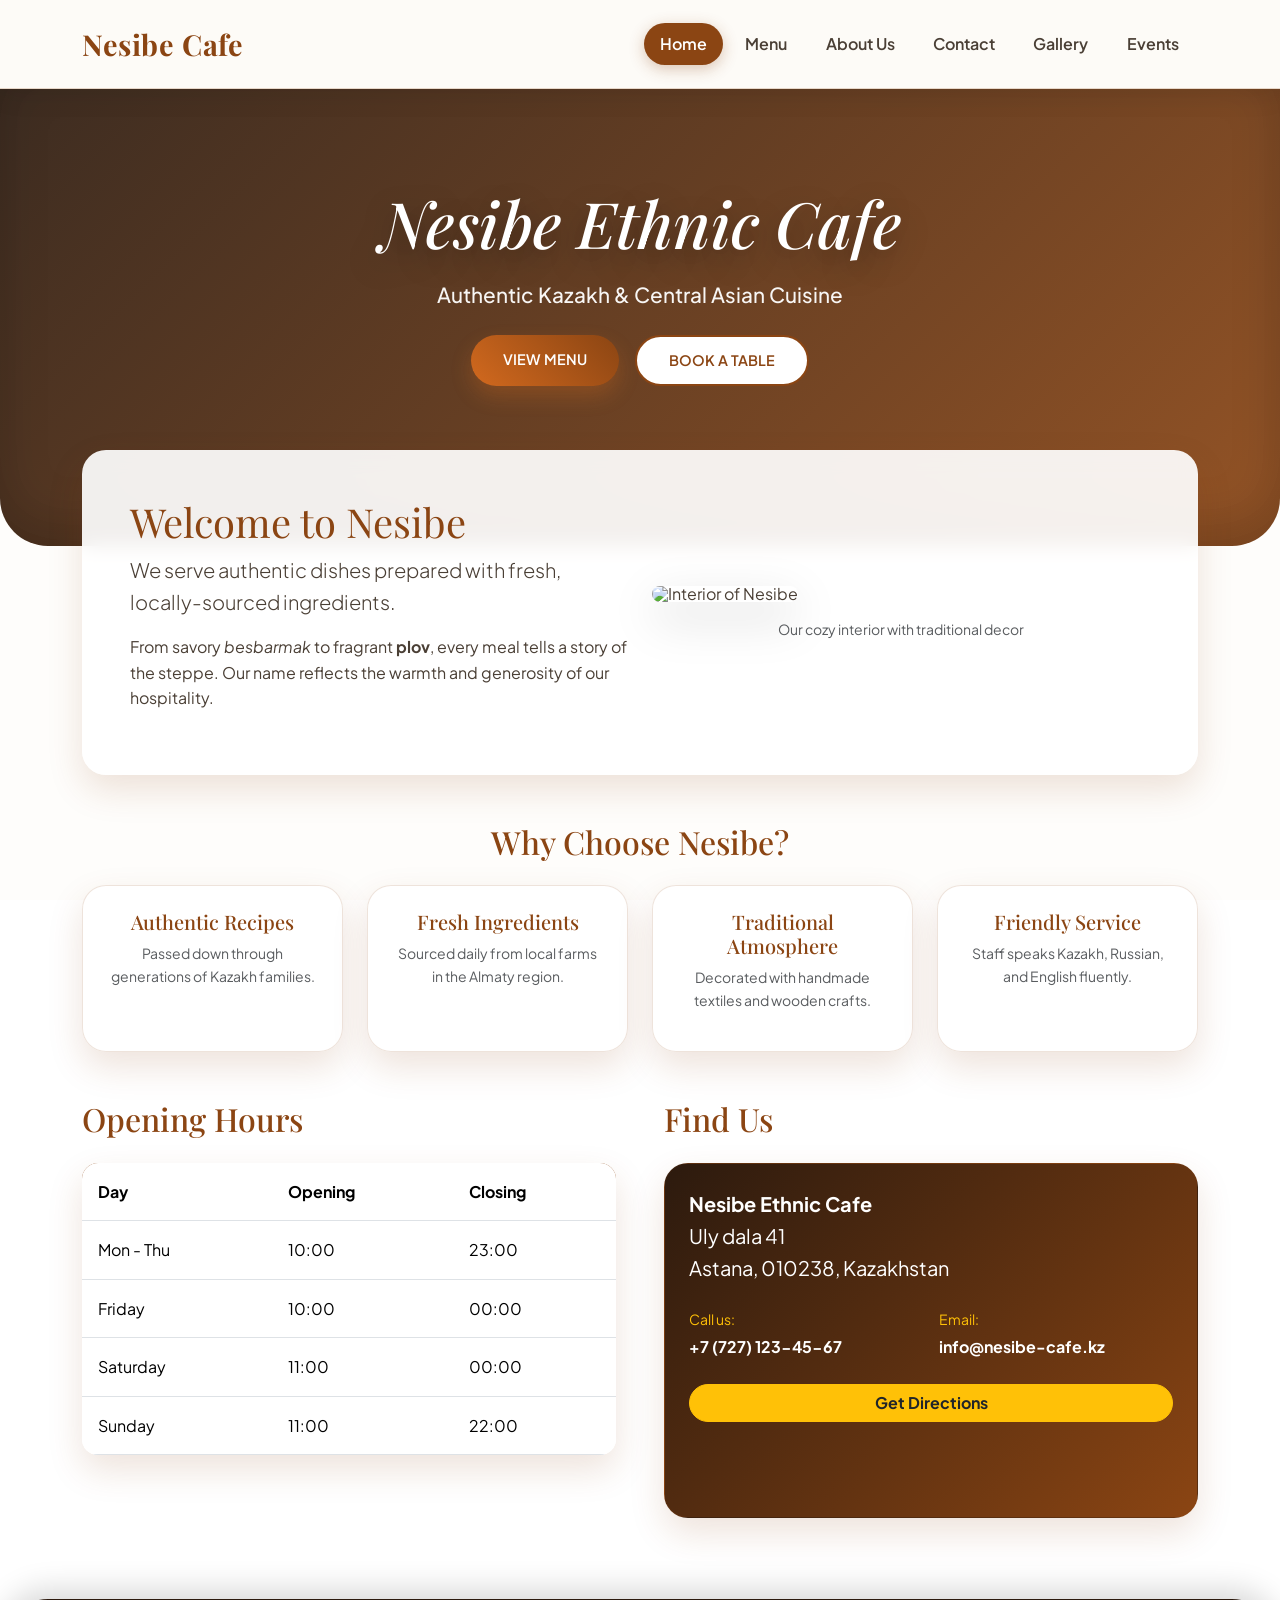
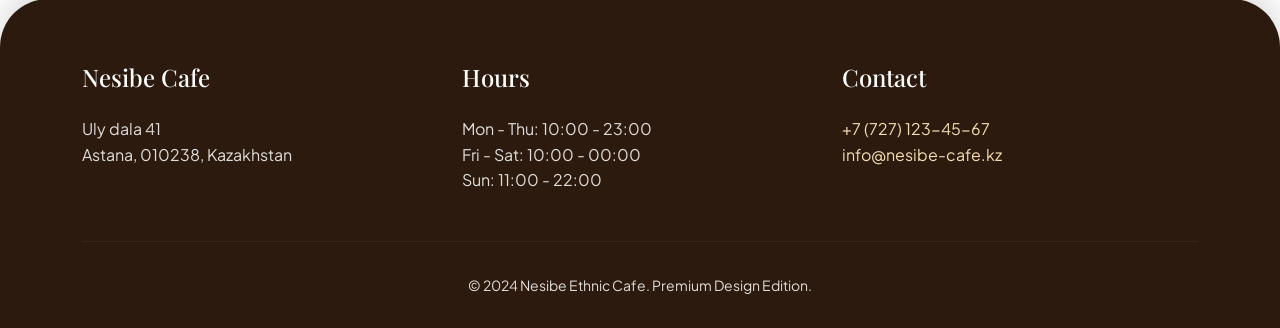
==== index.html @ 30d3527c "Add files via upload ad" ====
<!DOCTYPE html>
<html lang="en">
<head>
  <meta charset="UTF-8">
  <meta name="viewport" content="width=device-width, initial-scale=1.0">
  <title>Nesibe Ethnic Cafe - Home</title>
  <link href="https://cdn.jsdelivr.net/npm/bootstrap@5.3.3/dist/css/bootstrap.min.css" rel="stylesheet">
  <link rel="stylesheet" href="css/base.css">
</head>
<body>
<nav class="navbar navbar-expand-lg sticky-top">
  <div class="container">
    <a class="navbar-brand" href="index.html">Nesibe Cafe</a>
    <button class="navbar-toggler border-0 shadow-none" type="button" data-bs-toggle="collapse" data-bs-target="#mainNav" aria-controls="mainNav" aria-expanded="false" aria-label="Toggle navigation">
      <span class="navbar-toggler-icon"></span>
    </button>
    <div class="collapse navbar-collapse" id="mainNav">
      <ul class="navbar-nav ms-auto mb-2 mb-lg-0 align-items-center">
        <li class="nav-item"><a class="nav-link active" href="index.html">Home</a></li>
        <li class="nav-item"><a class="nav-link" href="menu.html">Menu</a></li>
        <li class="nav-item"><a class="nav-link" href="about.html">About Us</a></li>
        <li class="nav-item"><a class="nav-link" href="contact.html">Contact</a></li>
        <li class="nav-item"><a class="nav-link" href="gallery.html">Gallery</a></li>
        <li class="nav-item"><a class="nav-link" href="events.html">Events</a></li>
      </ul>
    </div>
  </div>
</nav>

<header class="hero-section">
  <div class="container">
    <h1>Nesibe Ethnic Cafe</h1>
    <p class="lead mb-4">Authentic Kazakh & Central Asian Cuisine</p>
    <div class="d-flex gap-3 justify-content-center flex-wrap">
      <a href="menu.html" class="btn-brand text-decoration-none">View Menu</a>
      <a href="contact.html" class="btn-outline-brand bg-white text-decoration-none">Book a Table</a>
    </div>
  </div>
</header>

<main class="container overlap-container mb-5">
  <div class="bg-brand-light mb-5">
    <div class="row align-items-center">
      <div class="col-lg-6 mb-4 mb-lg-0">
        <h2 class="display-6 text-brand">Welcome to Nesibe</h2>
        <p class="lead">We serve authentic dishes prepared with fresh, locally-sourced ingredients.</p>
        <p>From savory <em>besbarmak</em> to fragrant <strong>plov</strong>, every meal tells a story of the steppe. Our name reflects the warmth and generosity of our hospitality.</p>
      </div>
      <div class="col-lg-6">
        <figure class="figure w-100 m-0">
          <img src="../untitled4/images/cafe-interior.jpg" class="figure-img img-fluid rounded-4 shadow-lg" alt="Interior of Nesibe">
          <figcaption class="figure-caption text-center mt-2">Our cozy interior with traditional decor</figcaption>
        </figure>
      </div>
    </div>
  </div>

  <h2 class="text-center mb-4 text-brand">Why Choose Nesibe?</h2>
  <div class="row g-4 mb-5">
    <div class="col-md-3"><div class="premium-card text-center p-4"><h3 class="h5 text-brand">Authentic Recipes</h3><p class="small text-muted">Passed down through generations of Kazakh families.</p></div></div>
    <div class="col-md-3"><div class="premium-card text-center p-4"><h3 class="h5 text-brand">Fresh Ingredients</h3><p class="small text-muted">Sourced daily from local farms in the Almaty region.</p></div></div>
    <div class="col-md-3"><div class="premium-card text-center p-4"><h3 class="h5 text-brand">Traditional Atmosphere</h3><p class="small text-muted">Decorated with handmade textiles and wooden crafts.</p></div></div>
    <div class="col-md-3"><div class="premium-card text-center p-4"><h3 class="h5 text-brand">Friendly Service</h3><p class="small text-muted">Staff speaks Kazakh, Russian, and English fluently.</p></div></div>
  </div>

  <div class="row g-5">
    <div class="col-lg-6">
      <h2 class="mb-4 text-brand">Opening Hours</h2>
      <div class="table-responsive table-premium">
        <table class="table mb-0">
          <thead><tr><th>Day</th><th>Opening</th><th>Closing</th></tr></thead>
          <tbody>
            <tr><td>Mon - Thu</td><td>10:00</td><td>23:00</td></tr>
            <tr><td>Friday</td><td>10:00</td><td>00:00</td></tr>
            <tr><td>Saturday</td><td>11:00</td><td>00:00</td></tr>
            <tr><td>Sunday</td><td>11:00</td><td>22:00</td></tr>
          </tbody>
        </table>
      </div>
    </div>
    <div class="col-lg-6">
      <h2 class="mb-4 text-brand">Find Us</h2>
      <div class="premium-card p-4 bg-primary text-white" style="background: linear-gradient(135deg, var(--brand-dark), var(--brand-primary));">
        <address class="fs-5 mb-4"><strong>Nesibe Ethnic Cafe</strong><br>Uly dala 41<br>Astana, 010238, Kazakhstan</address>
        <div class="row g-3">
          <div class="col-6"><p class="small text-warning mb-1">Call us:</p><a href="tel:+77271234567" class="text-white text-decoration-none fw-bold">+7 (727) 123-45-67</a></div>
          <div class="col-6"><p class="small text-warning mb-1">Email:</p><a href="mailto:info@nesibe-cafe.kz" class="text-white text-decoration-none fw-bold">info@nesibe-cafe.kz</a></div>
        </div>
        <a href="contact.html" class="btn btn-warning mt-4 text-dark fw-bold rounded-pill">Get Directions</a>
      </div>
    </div>
  </div>
  
  <div id="dish-of-day" class="row justify-content-center mt-5"></div>

  <!-- jQuery & Custom Scripts -->
  <script src="https://code.jquery.com/jquery-3.7.1.min.js"></script>
  <script src="js/main.js" defer></script>
</main>

<footer>
  <div class="container">
    <div class="row g-4 text-center text-md-start">
      <div class="col-md-4">
        <h4 class="font-playfair">Nesibe Cafe</h4>
        <p>Uly dala 41<br>Astana, 010238, Kazakhstan</p>
      </div>
      <div class="col-md-4">
        <h4 class="font-playfair">Hours</h4>
        <p>Mon - Thu: 10:00 - 23:00<br>Fri - Sat: 10:00 - 00:00<br>Sun: 11:00 - 22:00</p>
      </div>
      <div class="col-md-4">
        <h4 class="font-playfair">Contact</h4>
        <p><a href="tel:+77271234567">+7 (727) 123-45-67</a><br><a href="mailto:info@nesibe-cafe.kz">info@nesibe-cafe.kz</a></p>
      </div>
    </div>
    <hr class="footer-divider">
    <div class="text-center small">
      &copy; 2024 Nesibe Ethnic Cafe. Premium Design Edition.
    </div>
  </div>
</footer>
</body>
</html>
---- css/base.css ----
@import url('https://fonts.googleapis.com/css2?family=Playfair+Display:ital,wght@0,600;0,700;1,600&family=Plus+Jakarta+Sans:wght@400;500;600&display=swap');

:root {
    --brand-primary: #8B4513;
    --brand-secondary: #D2691E;
    --brand-dark: #2C1A0E;
    --brand-light: rgba(253, 251, 247, 0.95);
    --brand-accent: #F5DEB3;
    --text-main: #4A3F35;
    --shadow-soft: 0 15px 35px rgba(139, 69, 19, 0.15);
    --shadow-hover: 0 25px 50px rgba(139, 69, 19, 0.25);
    --radius-lg: 1.5rem;
    --radius-md: 1rem;
}

body {
    background: url('../../untitled4/images/bg-texture.jpg') no-repeat center center fixed;
    background-size: cover;
    color: var(--text-main);
    font-family: 'Plus Jakarta Sans', sans-serif;
    line-height: 1.6;
    position: relative;
    min-height: 100vh;
}

body::before {
    content: "";
    position: fixed;
    top: 0; left: 0; width: 100%; height: 100%;
    background: rgba(253, 251, 247, 0.45);
    z-index: -1;
    pointer-events: none;
}

h1, h2, h3, h4, h5, h6, .navbar-brand {
    font-family: 'Playfair Display', serif;
    color: var(--brand-dark);
}

.navbar {
    background: rgba(253, 251, 247, 0.92) !important;
    backdrop-filter: blur(12px);
    box-shadow: 0 4px 30px rgba(0, 0, 0, 0.08);
    padding: 1rem 0;
    border-bottom: 1px solid rgba(139, 69, 19, 0.2);
}
.navbar-brand {
    font-size: 1.8rem;
    font-weight: 700;
    color: var(--brand-primary) !important;
    letter-spacing: 0.02em;
}
.nav-link {
    font-weight: 600;
    color: var(--text-main) !important;
    margin: 0 0.2rem;
    transition: all 0.3s ease;
    padding: 0.5rem 1rem !important;
    border-radius: 50px;
}
.nav-link:hover {
    background: rgba(139, 69, 19, 0.1);
    color: var(--brand-secondary) !important;
}
.nav-link.active {
    background: var(--brand-primary) !important;
    color: white !important;
    box-shadow: 0 4px 15px rgba(139, 69, 19, 0.3);
}

.hero-section {
    background: linear-gradient(135deg, rgba(44, 26, 14, 0.92) 0%, rgba(139, 69, 19, 0.92) 100%);
    padding: 6rem 0 10rem 0;
    color: white;
    text-align: center;
    position: relative;
    border-radius: 0 0 3rem 3rem;
    box-shadow: inset 0 -20px 50px rgba(0,0,0,0.2);
}
.hero-section h1 {
    color: white;
    font-size: 4rem;
    font-style: italic;
    text-shadow: 0 10px 30px rgba(0,0,0,0.4);
    margin-bottom: 1rem;
}
.hero-section p.lead {
    font-size: 1.3rem;
    opacity: 0.95;
    font-weight: 500;
}

.overlap-container {
    margin-top: -6rem;
    position: relative;
    z-index: 10;
}

.premium-card {
    background: rgba(255, 255, 255, 0.92);
    backdrop-filter: blur(10px);
    border: 1px solid rgba(139, 69, 19, 0.15);
    border-radius: var(--radius-lg);
    box-shadow: var(--shadow-soft);
    transition: all 0.4s cubic-bezier(0.165, 0.84, 0.44, 1);
    height: 100%;
    overflow: hidden;
    display: flex;
    flex-direction: column;
}
.premium-card:hover {
    transform: translateY(-8px);
    box-shadow: var(--shadow-hover);
}
.card-img-top {
    height: 200px;
    object-fit: cover;
    transition: transform 0.8s ease;
}
.premium-card:hover .card-img-top {
    transform: scale(1.05);
}
.card-body {
    padding: 1.5rem;
    display: flex;
    flex-direction: column;
    flex-grow: 1;
}

.btn-brand {
    background: linear-gradient(45deg, var(--brand-secondary), var(--brand-primary));
    color: white;
    border: none;
    border-radius: 50px;
    padding: 0.8rem 2rem;
    font-weight: 600;
    box-shadow: 0 10px 20px rgba(210, 105, 30, 0.3);
    transition: all 0.3s ease;
    text-transform: uppercase;
    font-size: 0.9rem;
}
.btn-brand:hover {
    transform: translateY(-2px);
    box-shadow: 0 15px 25px rgba(210, 105, 30, 0.4);
    color: white;
}
.btn-outline-brand {
    background: transparent;
    color: var(--brand-primary);
    border: 2px solid var(--brand-primary);
    border-radius: 50px;
    padding: 0.75rem 2rem;
    font-weight: 600;
    transition: all 0.3s ease;
    text-transform: uppercase;
    font-size: 0.9rem;
}
.btn-outline-brand:hover {
    background: var(--brand-primary);
    color: white;
}

.form-control, .form-select {
    border-radius: 1rem;
    border: 2px solid #eaeaea;
    padding: 0.8rem 1.2rem;
    transition: all 0.3s ease;
    background: rgba(248, 249, 250, 0.95);
    color: var(--text-main);
}
.form-control:focus, .form-select:focus {
    border-color: var(--brand-secondary);
    box-shadow: 0 0 0 4px rgba(210, 105, 30, 0.15);
    background: white;
}
label {
    font-weight: 600;
    color: var(--brand-dark);
    margin-bottom: 0.5rem;
}
fieldset.border {
    border: 1px solid rgba(139, 69, 19, 0.2) !important;
}

.contact-info-card {
    background: linear-gradient(135deg, var(--brand-dark), var(--brand-primary));
    color: white;
    border-radius: var(--radius-lg);
    box-shadow: var(--shadow-hover);
    padding: 3rem;
}
.contact-info-card a {
    color: white;
    text-decoration: none;
    transition: color 0.3s;
}
.contact-info-card a:hover {
    color: var(--brand-accent);
}

.static-block {
    background: rgba(255, 255, 255, 0.92);
    border-radius: var(--radius-md);
    padding: 2rem;
    margin-bottom: 1.5rem;
    box-shadow: var(--shadow-soft);
    border: 1px solid rgba(139, 69, 19, 0.15);
    transition: transform 0.3s ease;
}
.static-block:hover {
    transform: translateY(-5px);
    box-shadow: var(--shadow-hover);
}
.static-block h3 {
    color: var(--brand-primary);
    font-size: 1.2rem;
    margin-bottom: 0.8rem;
    font-family: 'Plus Jakarta Sans', sans-serif;
    font-weight: 700;
}

.event-date-header {
    background: linear-gradient(135deg, var(--brand-primary), var(--brand-secondary));
    color: white;
    padding: 1rem;
    text-align: center;
    font-family: 'Playfair Display', serif;
    font-weight: bold;
}

.comment-section {
    background: rgba(255, 255, 255, 0.92);
    border-radius: var(--radius-lg);
    padding: 2rem;
    box-shadow: var(--shadow-soft);
}
.comment-box {
    background: #f8f9fa;
    border-radius: var(--radius-md);
    padding: 1.5rem;
    margin-bottom: 1rem;
    border-left: 4px solid var(--brand-secondary);
}

.table-premium {
    background: rgba(255, 255, 255, 0.92);
    border-radius: var(--radius-md);
    overflow: hidden;
    box-shadow: var(--shadow-soft);
}
.table-premium thead {
    background-color: var(--brand-primary);
    color: white;
}
.table-premium th, .table-premium td {
    padding: 1rem;
    vertical-align: middle;
}

.badge-premium {
    background: var(--brand-accent);
    color: var(--brand-dark);
    border-radius: 20px;
    padding: 0.4rem 1rem;
    font-weight: 700;
    font-size: 0.85rem;
}
.text-brand { color: var(--brand-primary); }
.bg-brand-light { background-color: rgba(255, 255, 255, 0.92); border-radius: var(--radius-lg); box-shadow: var(--shadow-soft); padding: 3rem; backdrop-filter: blur(10px); }

.cart-widget {
    background: rgba(255, 255, 255, 0.95);
    border-radius: var(--radius-lg);
    box-shadow: var(--shadow-hover);
    position: sticky;
    top: 90px;
    overflow: hidden;
}
.cart-header {
    background: linear-gradient(135deg, var(--brand-primary), var(--brand-secondary));
    color: white;
    padding: 1.5rem;
    text-align: center;
}
.cart-header h3 { color: white; margin: 0; font-size: 1.2rem; }
.qty-input {
    width: 50px;
    text-align: center;
    border-radius: 0.5rem;
    border: 1px solid #ddd;
    font-weight: bold;
    color: var(--brand-primary);
}

footer {
    background: var(--brand-dark);
    color: rgba(255,255,255,0.85);
    margin-top: 6rem;
    padding: 4rem 0 2rem 0;
    border-radius: 3rem 3rem 0 0;
    box-shadow: 0 -10px 30px rgba(0,0,0,0.15);
}
footer h4 { color: white; margin-bottom: 1.5rem; }
footer a { color: var(--brand-accent); text-decoration: none; transition: color 0.3s; }
footer a:hover { color: white; text-decoration: underline; }
.footer-divider { border-color: rgba(255,255,255,0.2); margin: 2rem 0; }
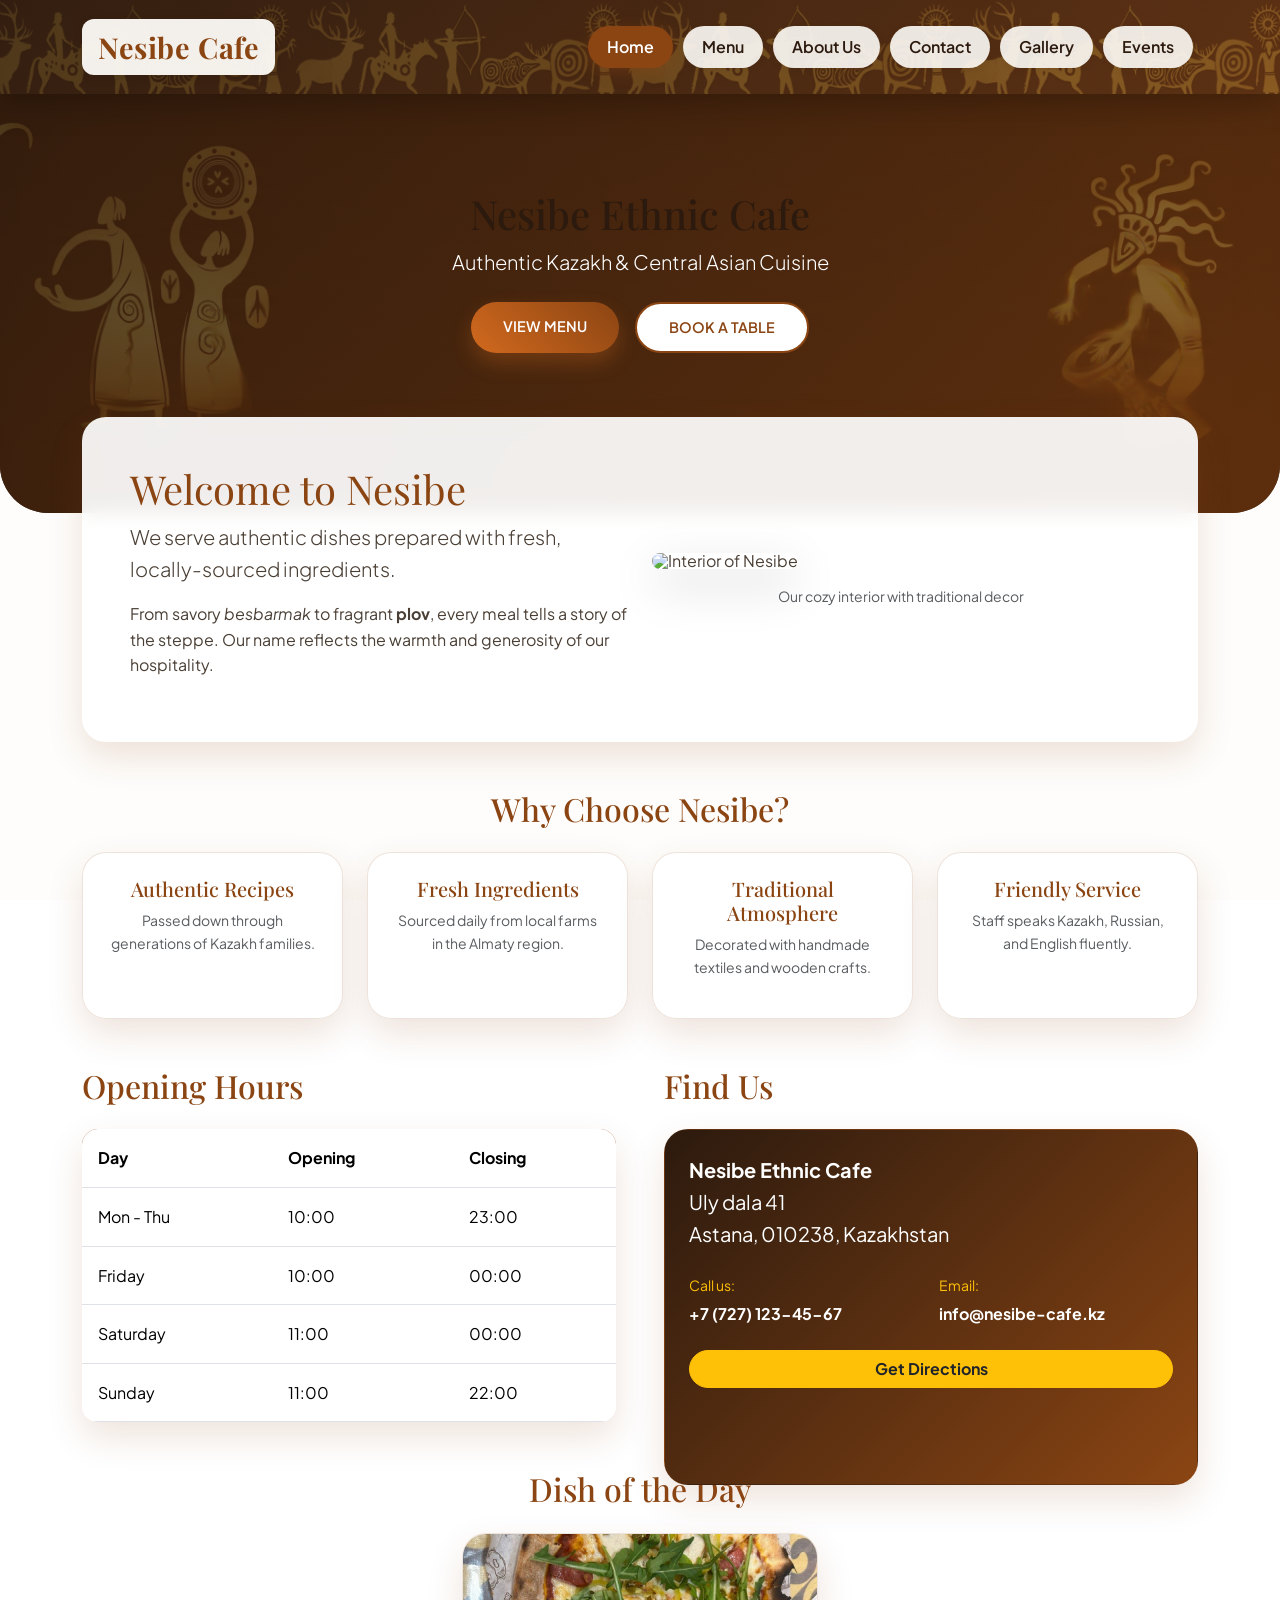
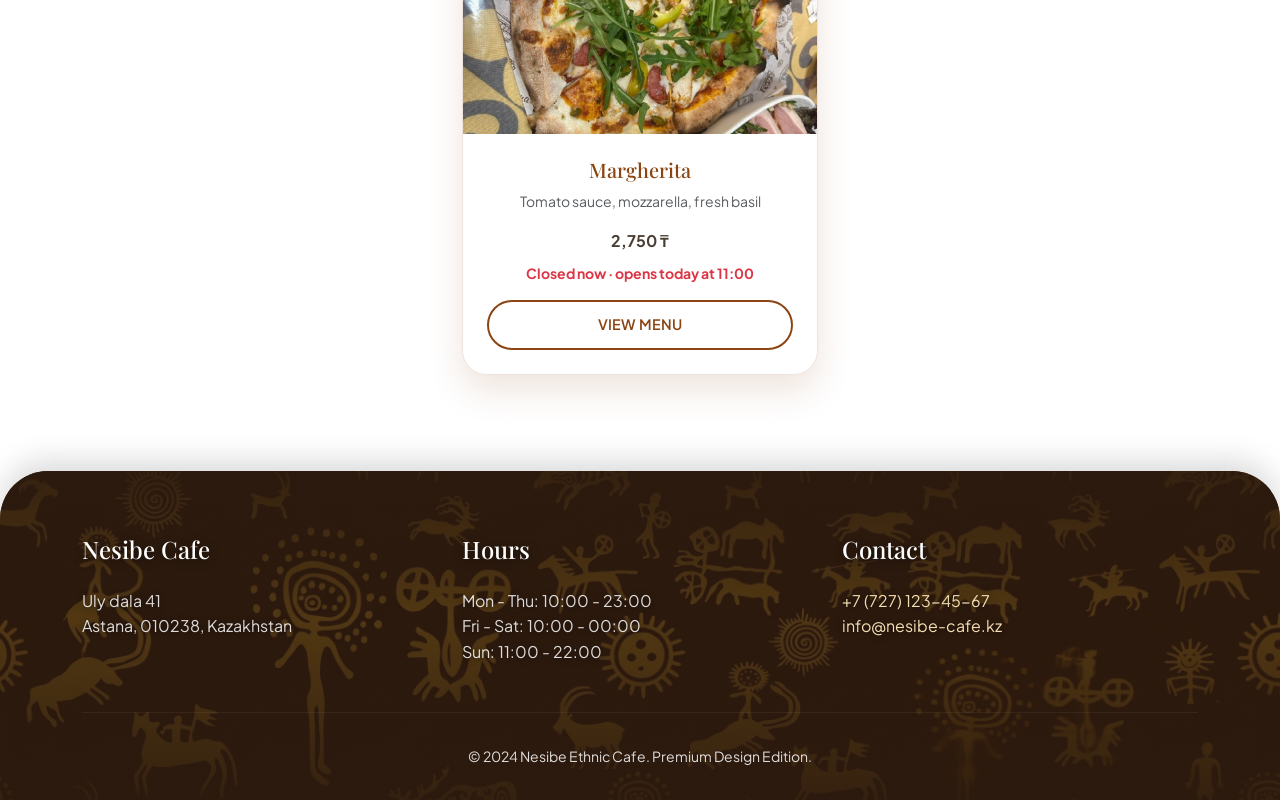
==== commit f3f01849: "endka without tog" ====
--- a/index.html
+++ b/index.html
@@ -48,7 +48,7 @@
       </div>
       <div class="col-lg-6">
         <figure class="figure w-100 m-0">
-          <img src="../untitled4/images/cafe-interior.jpg" class="figure-img img-fluid rounded-4 shadow-lg" alt="Interior of Nesibe">
+          <img src="../WEB_ASSIGNMENT45/images/cafe-interior.jpg" class="figure-img img-fluid rounded-4 shadow-lg" alt="Interior of Nesibe">
           <figcaption class="figure-caption text-center mt-2">Our cozy interior with traditional decor</figcaption>
         </figure>
       </div>
@@ -70,10 +70,10 @@
         <table class="table mb-0">
           <thead><tr><th>Day</th><th>Opening</th><th>Closing</th></tr></thead>
           <tbody>
-            <tr><td>Mon - Thu</td><td>10:00</td><td>23:00</td></tr>
-            <tr><td>Friday</td><td>10:00</td><td>00:00</td></tr>
-            <tr><td>Saturday</td><td>11:00</td><td>00:00</td></tr>
-            <tr><td>Sunday</td><td>11:00</td><td>22:00</td></tr>
+          <tr><td>Mon - Thu</td><td>10:00</td><td>23:00</td></tr>
+          <tr><td>Friday</td><td>10:00</td><td>00:00</td></tr>
+          <tr><td>Saturday</td><td>11:00</td><td>00:00</td></tr>
+          <tr><td>Sunday</td><td>11:00</td><td>22:00</td></tr>
           </tbody>
         </table>
       </div>
@@ -90,12 +90,11 @@
       </div>
     </div>
   </div>
-  
+
   <div id="dish-of-day" class="row justify-content-center mt-5"></div>
 
-  <!-- jQuery & Custom Scripts -->
-  <script src="https://code.jquery.com/jquery-3.7.1.min.js"></script>
-  <script src="js/main.js" defer></script>
+  <!-- Plain JavaScript -->
+  <script src="js/app.js" defer></script>
 </main>
 
 <footer>
--- a/css/base.css
+++ b/css/base.css
@@ -14,7 +14,7 @@
 }
 
 body {
-    background: url('../../untitled4/images/bg-texture.jpg') no-repeat center center fixed;
+    background: url('../../WEB_ASSIGNMENT45/images/bg-texture.jpg') no-repeat center center fixed;
     background-size: cover;
     color: var(--text-main);
     font-family: 'Plus Jakarta Sans', sans-serif;
@@ -36,60 +36,155 @@
     font-family: 'Playfair Display', serif;
     color: var(--brand-dark);
 }
-
+/* ===== КАСТОМНЫЙ СКРОЛЛБАР ===== */
+::-webkit-scrollbar {
+    width: 18px;
+}
+
+/* Дорожка: тёмно-коричневая, в цвет футера */
+::-webkit-scrollbar-track {
+    background: var(--brand-dark);
+    border-left: 1px solid rgba(245, 222, 179, 0.15);
+}
+
+/* Ползунок: коричневая капсула с золотым солнцем по центру */
+::-webkit-scrollbar-thumb {
+    background:
+            url("data:image/svg+xml,%3Csvg xmlns='http://www.w3.org/2000/svg' viewBox='0 0 32 32'%3E%3Cg fill='none' stroke='%23F5C518' stroke-width='2.5' stroke-linecap='round'%3E%3Ccircle cx='16' cy='16' r='6'/%3E%3Cpath d='M16 2v5M16 25v5M2 16h5M25 16h5M6 6l3.5 3.5M22.5 22.5L26 26M26 6l-3.5 3.5M9.5 22.5L6 26'/%3E%3C/g%3E%3C/svg%3E")
+            center / 14px 14px no-repeat,
+            linear-gradient(180deg, var(--brand-secondary), var(--brand-primary));
+    border: 3px solid var(--brand-dark);   /* отступ от краёв дорожки */
+    border-radius: 20px;
+    min-height: 50px;
+}
+
+::-webkit-scrollbar-thumb:hover {
+    background:
+            url("data:image/svg+xml,%3Csvg xmlns='http://www.w3.org/2000/svg' viewBox='0 0 32 32'%3E%3Cg fill='none' stroke='%232C1A0E' stroke-width='2.5' stroke-linecap='round'%3E%3Ccircle cx='16' cy='16' r='6'/%3E%3Cpath d='M16 2v5M16 25v5M2 16h5M25 16h5M6 6l3.5 3.5M22.5 22.5L26 26M26 6l-3.5 3.5M9.5 22.5L6 26'/%3E%3C/g%3E%3C/svg%3E")
+            center / 14px 14px no-repeat,
+            var(--brand-accent);
+}
+
+/* Убираем стрелки сверху и снизу */
+::-webkit-scrollbar-button {
+    display: none;
+}
+
+/* Firefox: фигурки нет, но цвета можно задать */
+html {
+    scrollbar-width: thin;
+    scrollbar-color: var(--brand-primary) var(--brand-dark);
+}
+/* ================= НАВБАР С ПЕТРОГЛИФАМИ ================= */
 .navbar {
-    background: rgba(253, 251, 247, 0.92) !important;
-    backdrop-filter: blur(12px);
-    box-shadow: 0 4px 30px rgba(0, 0, 0, 0.08);
-    padding: 1rem 0;
-    border-bottom: 1px solid rgba(139, 69, 19, 0.2);
+    position: sticky !important;   /* прилипает к верху при прокрутке */
+    top: 0;
+    z-index: 1030;                 /* поверх карточек и контента */
+    isolation: isolate;
+    background: var(--brand-dark) !important;
+    padding: 1.2rem 0;
+    box-shadow: 0 8px 30px rgba(0, 0, 0, 0.25);
+    border-bottom: none !important;
+}
+
+.navbar::before {
+    content: "";
+    position: absolute;
+    inset: 0;
+    background: url('../images/ty.jpg') left 20% / auto 150% repeat-x !important;
+    background-attachment: scroll;
+    opacity: 0.5;                    /* было 0.85, как у hero */
+    z-index: -2;                     /* было -1, освобождаем место под оверлей */
+}
+
+/* Такое же затемнение, как в hero */
+.navbar::after {
+    content: "";
+    position: absolute;
+    inset: 0;
+    background: linear-gradient(
+            135deg,
+            rgba(44, 26, 14, 0.65) 0%,
+            rgba(139, 69, 19, 0.40) 100%
+    );
+    z-index: -1;
 }
 .navbar-brand {
     font-size: 1.8rem;
     font-weight: 700;
     color: var(--brand-primary) !important;
     letter-spacing: 0.02em;
-}
+    /* Полупрозрачная плашка, чтобы логотип выделялся на фоне рисунков */
+    background: rgba(253, 251, 247, 0.95);
+    padding: 0.3rem 1rem;
+    border-radius: 12px;
+    box-shadow: 0 2px 10px rgba(0,0,0,0.1);
+}
+
 .nav-link {
     font-weight: 600;
-    color: var(--text-main) !important;
-    margin: 0 0.2rem;
+    color: var(--brand-dark) !important;
+    margin: 0 0.3rem;
     transition: all 0.3s ease;
-    padding: 0.5rem 1rem !important;
+    padding: 0.5rem 1.2rem !important;
     border-radius: 50px;
-}
+    /* Светлый фон для ссылок, чтобы они не сливались с текстурой войлока/пергамента */
+    background: rgba(253, 251, 247, 0.9);
+    box-shadow: 0 2px 8px rgba(0,0,0,0.05);
+}
+
 .nav-link:hover {
-    background: rgba(139, 69, 19, 0.1);
-    color: var(--brand-secondary) !important;
-}
+    background: var(--brand-primary) !important;
+    color: white !important;
+    transform: translateY(-2px);
+}
+
 .nav-link.active {
     background: var(--brand-primary) !important;
     color: white !important;
-    box-shadow: 0 4px 15px rgba(139, 69, 19, 0.3);
-}
-
+    box-shadow: 0 4px 15px rgba(139, 69, 19, 0.4);
+}
+
+/* Фон для мобильной кнопки-бургера, чтобы ее было хорошо видно */
+.navbar-toggler {
+    background: rgba(253, 251, 247, 0.95) !important;
+    padding: 0.5rem;
+    border-radius: 8px;
+    box-shadow: 0 2px 8px rgba(0,0,0,0.1);
+}
+/* ========================================================== */
 .hero-section {
-    background: linear-gradient(135deg, rgba(44, 26, 14, 0.92) 0%, rgba(139, 69, 19, 0.92) 100%);
+    position: relative;
+    overflow: hidden;              /* чтобы узор не вылезал за скруглённые углы */
+    isolation: isolate;
+    background: var(--brand-dark);
     padding: 6rem 0 10rem 0;
     color: white;
     text-align: center;
-    position: relative;
     border-radius: 0 0 3rem 3rem;
     box-shadow: inset 0 -20px 50px rgba(0,0,0,0.2);
 }
-.hero-section h1 {
-    color: white;
-    font-size: 4rem;
-    font-style: italic;
-    text-shadow: 0 10px 30px rgba(0,0,0,0.4);
-    margin-bottom: 1rem;
-}
-.hero-section p.lead {
-    font-size: 1.3rem;
-    opacity: 0.95;
-    font-weight: 500;
-}
-
+
+.hero-section::before {
+    content: "";
+    position: absolute;
+    inset: 0;
+    background: url('../images/nab.jpg') center / cover no-repeat;
+    opacity: 0.5;                  /* было 0.32 */
+    z-index: -2;
+}
+
+.hero-section::after {
+    content: "";
+    position: absolute;
+    inset: 0;
+    background: linear-gradient(
+            135deg,
+            rgba(44, 26, 14, 0.65) 0%,   /* было 0.80 */
+            rgba(139, 69, 19, 0.40) 100%  /* было 0.55 */
+    );
+    z-index: -1;
+}
 .overlap-container {
     margin-top: -6rem;
     position: relative;
@@ -293,6 +388,9 @@
 }
 
 footer {
+    position: relative;
+    overflow: hidden;              /* чтобы картинка не вылезала за скруглённые углы */
+    isolation: isolate;            /* свой слой, z-index: -1 не уйдёт под body */
     background: var(--brand-dark);
     color: rgba(255,255,255,0.85);
     margin-top: 6rem;
@@ -300,7 +398,33 @@
     border-radius: 3rem 3rem 0 0;
     box-shadow: 0 -10px 30px rgba(0,0,0,0.15);
 }
-footer h4 { color: white; margin-bottom: 1.5rem; }
+
+/* Слой с петроглифами */
+footer::before {
+    content: "";
+    position: absolute;
+    inset: 0;
+    background: url('../images/kgb.jpg') center / cover no-repeat;
+    opacity: 0.28;                 /* 0.15 - едва заметно, 0.4 - ярче */
+    z-index: -2;
+}
+
+/* Затемнение: сверху плавный переход, снизу текст читается лучше */
+footer::after {
+    content: "";
+    position: absolute;
+    inset: 0;
+    background: linear-gradient(
+            to bottom,
+            rgba(44, 26, 14, 0.85) 0%,
+            rgba(44, 26, 14, 0.35) 45%,
+            rgba(44, 26, 14, 0.85) 100%
+    );
+    z-index: -1;
+}
+
+footer h4 { color: white; margin-bottom: 1.5rem; text-shadow: 0 2px 8px rgba(0,0,0,0.6); }
+footer p, footer li { text-shadow: 0 1px 6px rgba(0,0,0,0.6); }
 footer a { color: var(--brand-accent); text-decoration: none; transition: color 0.3s; }
 footer a:hover { color: white; text-decoration: underline; }
-.footer-divider { border-color: rgba(255,255,255,0.2); margin: 2rem 0; }
+.footer-divider { border-color: rgba(245, 222, 179, 0.25); margin: 2rem 0; }
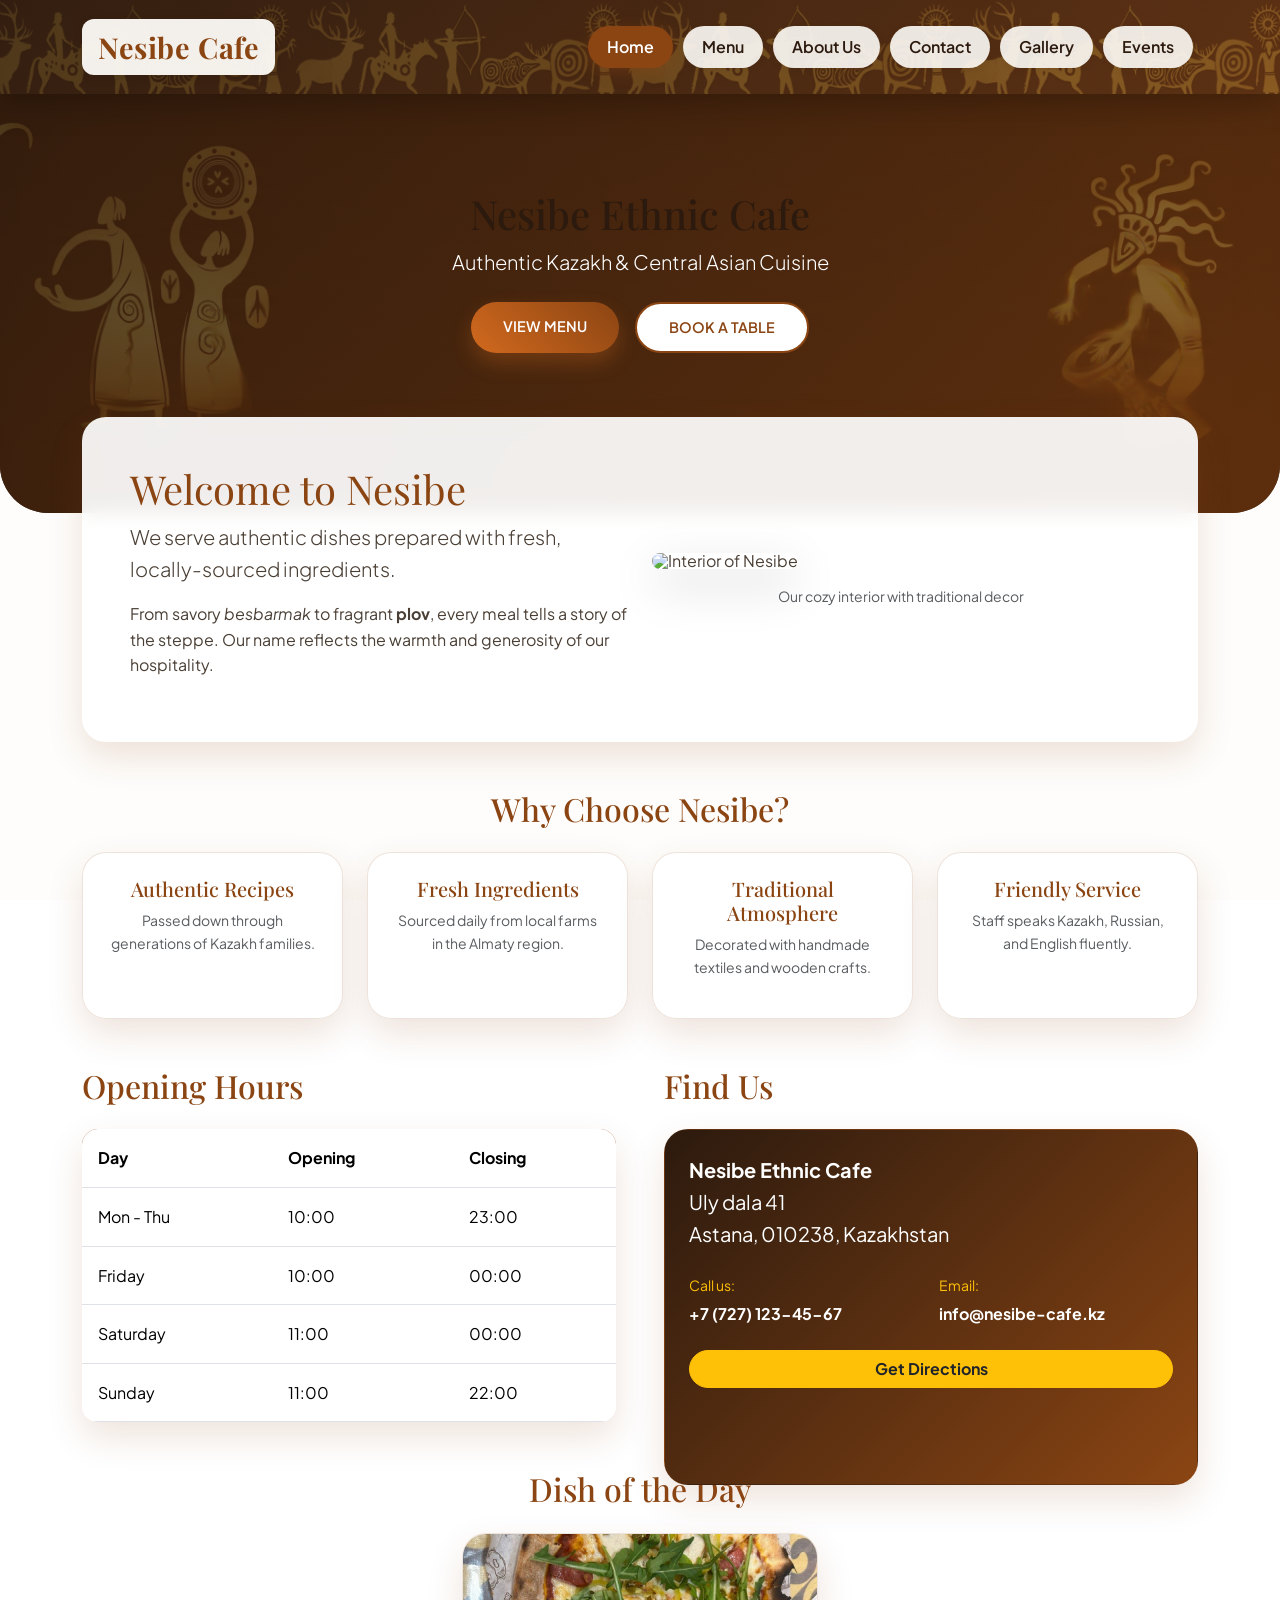
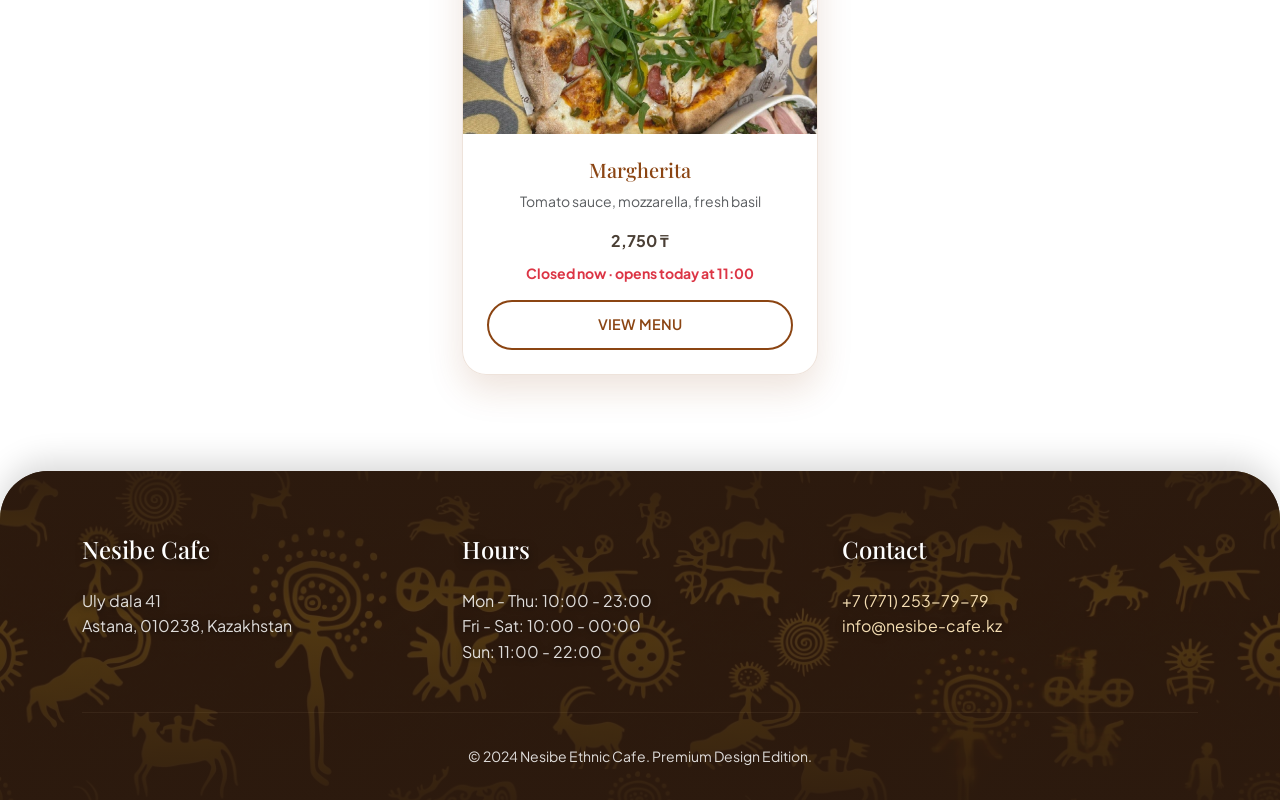
==== commit 2ec92b5a: "bugfixx" ====
--- a/index.html
+++ b/index.html
@@ -110,7 +110,7 @@
       </div>
       <div class="col-md-4">
         <h4 class="font-playfair">Contact</h4>
-        <p><a href="tel:+77271234567">+7 (727) 123-45-67</a><br><a href="mailto:info@nesibe-cafe.kz">info@nesibe-cafe.kz</a></p>
+        <p><a href="tel:+77271234567">+7 (771) 253-79-79</a><br><a href="mailto:info@nesibe-cafe.kz">info@nesibe-cafe.kz</a></p>
       </div>
     </div>
     <hr class="footer-divider">
@@ -119,5 +119,6 @@
     </div>
   </div>
 </footer>
+<script src="https://cdn.jsdelivr.net/npm/bootstrap@5.3.3/dist/js/bootstrap.bundle.min.js"></script>
 </body>
 </html>
--- a/css/base.css
+++ b/css/base.css
@@ -36,24 +36,24 @@
     font-family: 'Playfair Display', serif;
     color: var(--brand-dark);
 }
-/* ===== КАСТОМНЫЙ СКРОЛЛБАР ===== */
+/* ===== CUSTOM SCROLLBAR ===== */
 ::-webkit-scrollbar {
     width: 18px;
 }
 
-/* Дорожка: тёмно-коричневая, в цвет футера */
+/* Track: dark brown matching footer */
 ::-webkit-scrollbar-track {
     background: var(--brand-dark);
     border-left: 1px solid rgba(245, 222, 179, 0.15);
 }
 
-/* Ползунок: коричневая капсула с золотым солнцем по центру */
+/* Thumb: brown pill with golden sun in center */
 ::-webkit-scrollbar-thumb {
     background:
             url("data:image/svg+xml,%3Csvg xmlns='http://www.w3.org/2000/svg' viewBox='0 0 32 32'%3E%3Cg fill='none' stroke='%23F5C518' stroke-width='2.5' stroke-linecap='round'%3E%3Ccircle cx='16' cy='16' r='6'/%3E%3Cpath d='M16 2v5M16 25v5M2 16h5M25 16h5M6 6l3.5 3.5M22.5 22.5L26 26M26 6l-3.5 3.5M9.5 22.5L6 26'/%3E%3C/g%3E%3C/svg%3E")
             center / 14px 14px no-repeat,
             linear-gradient(180deg, var(--brand-secondary), var(--brand-primary));
-    border: 3px solid var(--brand-dark);   /* отступ от краёв дорожки */
+    border: 3px solid var(--brand-dark);   /* padding from track edges */
     border-radius: 20px;
     min-height: 50px;
 }
@@ -65,21 +65,21 @@
             var(--brand-accent);
 }
 
-/* Убираем стрелки сверху и снизу */
+/* Hide top and bottom arrows */
 ::-webkit-scrollbar-button {
     display: none;
 }
 
-/* Firefox: фигурки нет, но цвета можно задать */
+/* Firefox scrollbar colors */
 html {
     scrollbar-width: thin;
     scrollbar-color: var(--brand-primary) var(--brand-dark);
 }
-/* ================= НАВБАР С ПЕТРОГЛИФАМИ ================= */
+/* ================= NAVBAR WITH PETROGLYPHS ================= */
 .navbar {
-    position: sticky !important;   /* прилипает к верху при прокрутке */
+    position: sticky !important;   /* sticky to top on scroll */
     top: 0;
-    z-index: 1030;                 /* поверх карточек и контента */
+    z-index: 1030;                 /* sits above content cards */
     isolation: isolate;
     background: var(--brand-dark) !important;
     padding: 1.2rem 0;
@@ -93,11 +93,11 @@
     inset: 0;
     background: url('../images/ty.jpg') left 20% / auto 150% repeat-x !important;
     background-attachment: scroll;
-    opacity: 0.5;                    /* было 0.85, как у hero */
-    z-index: -2;                     /* было -1, освобождаем место под оверлей */
-}
-
-/* Такое же затемнение, как в hero */
+    opacity: 0.5;                    /* semi-transparent overlay */
+    z-index: -2;                     /* layered behind overlay */
+}
+
+/* Dark gradient overlay matching hero */
 .navbar::after {
     content: "";
     position: absolute;
@@ -114,7 +114,7 @@
     font-weight: 700;
     color: var(--brand-primary) !important;
     letter-spacing: 0.02em;
-    /* Полупрозрачная плашка, чтобы логотип выделялся на фоне рисунков */
+    /* Translucent badge for brand readability against texture */
     background: rgba(253, 251, 247, 0.95);
     padding: 0.3rem 1rem;
     border-radius: 12px;
@@ -128,7 +128,7 @@
     transition: all 0.3s ease;
     padding: 0.5rem 1.2rem !important;
     border-radius: 50px;
-    /* Светлый фон для ссылок, чтобы они не сливались с текстурой войлока/пергамента */
+    /* Light pill background for nav links readability */
     background: rgba(253, 251, 247, 0.9);
     box-shadow: 0 2px 8px rgba(0,0,0,0.05);
 }
@@ -145,7 +145,7 @@
     box-shadow: 0 4px 15px rgba(139, 69, 19, 0.4);
 }
 
-/* Фон для мобильной кнопки-бургера, чтобы ее было хорошо видно */
+/* Mobile hamburger toggler background for visibility */
 .navbar-toggler {
     background: rgba(253, 251, 247, 0.95) !important;
     padding: 0.5rem;
@@ -155,7 +155,7 @@
 /* ========================================================== */
 .hero-section {
     position: relative;
-    overflow: hidden;              /* чтобы узор не вылезал за скруглённые углы */
+    overflow: hidden;              /* prevent pattern overflow on rounded corners */
     isolation: isolate;
     background: var(--brand-dark);
     padding: 6rem 0 10rem 0;
@@ -170,7 +170,7 @@
     position: absolute;
     inset: 0;
     background: url('../images/nab.jpg') center / cover no-repeat;
-    opacity: 0.5;                  /* было 0.32 */
+    opacity: 0.5;                  /* petroglyphs pattern */
     z-index: -2;
 }
 
@@ -180,8 +180,8 @@
     inset: 0;
     background: linear-gradient(
             135deg,
-            rgba(44, 26, 14, 0.65) 0%,   /* было 0.80 */
-            rgba(139, 69, 19, 0.40) 100%  /* было 0.55 */
+            rgba(44, 26, 14, 0.65) 0%,   /* gradient start */
+            rgba(139, 69, 19, 0.40) 100%  /* gradient end */
     );
     z-index: -1;
 }
@@ -389,8 +389,8 @@
 
 footer {
     position: relative;
-    overflow: hidden;              /* чтобы картинка не вылезала за скруглённые углы */
-    isolation: isolate;            /* свой слой, z-index: -1 не уйдёт под body */
+    overflow: hidden;              /* prevent image overflow on rounded corners */
+    isolation: isolate;            /* isolated stacking context for pseudo-elements */
     background: var(--brand-dark);
     color: rgba(255,255,255,0.85);
     margin-top: 6rem;
@@ -399,17 +399,17 @@
     box-shadow: 0 -10px 30px rgba(0,0,0,0.15);
 }
 
-/* Слой с петроглифами */
+/* Petroglyphs layer */
 footer::before {
     content: "";
     position: absolute;
     inset: 0;
     background: url('../images/kgb.jpg') center / cover no-repeat;
-    opacity: 0.28;                 /* 0.15 - едва заметно, 0.4 - ярче */
+    opacity: 0.28;                 /* subtle texture opacity */
     z-index: -2;
 }
 
-/* Затемнение: сверху плавный переход, снизу текст читается лучше */
+/* Dark gradient for text readability */
 footer::after {
     content: "";
     position: absolute;
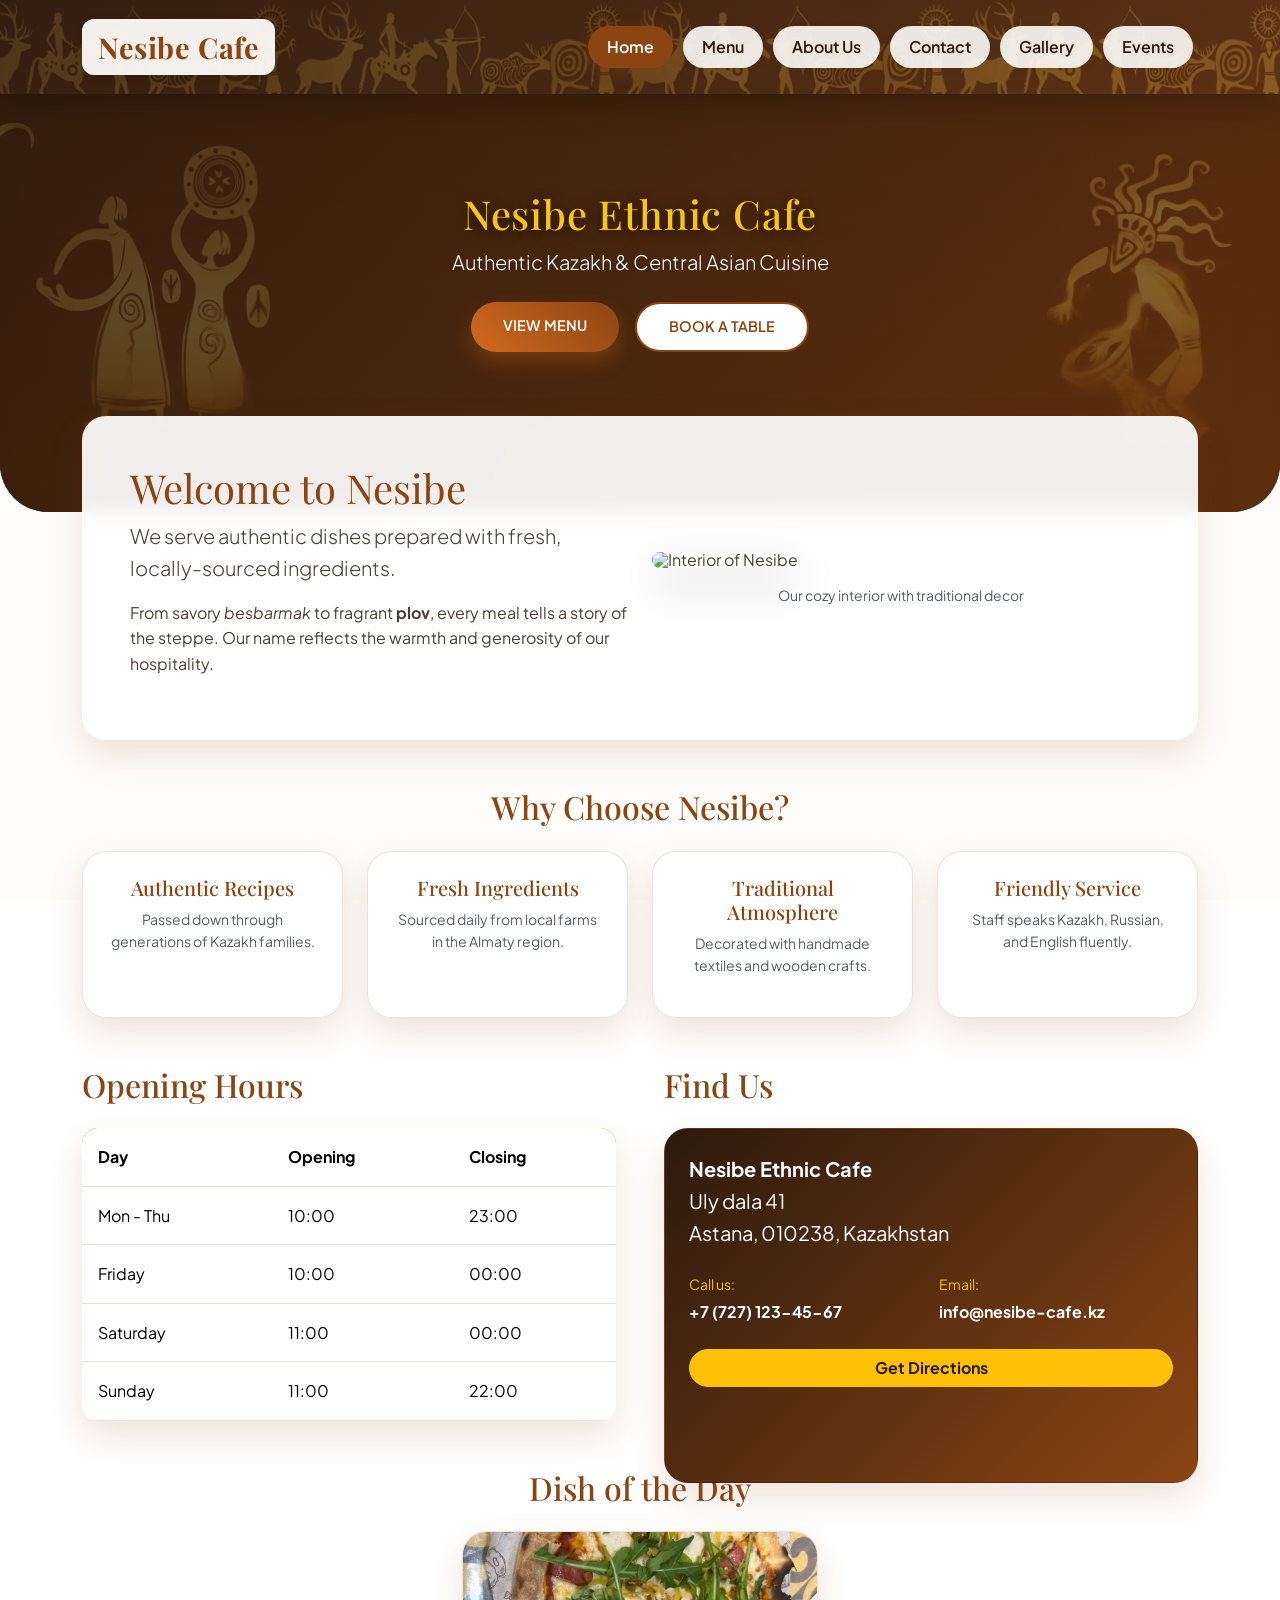
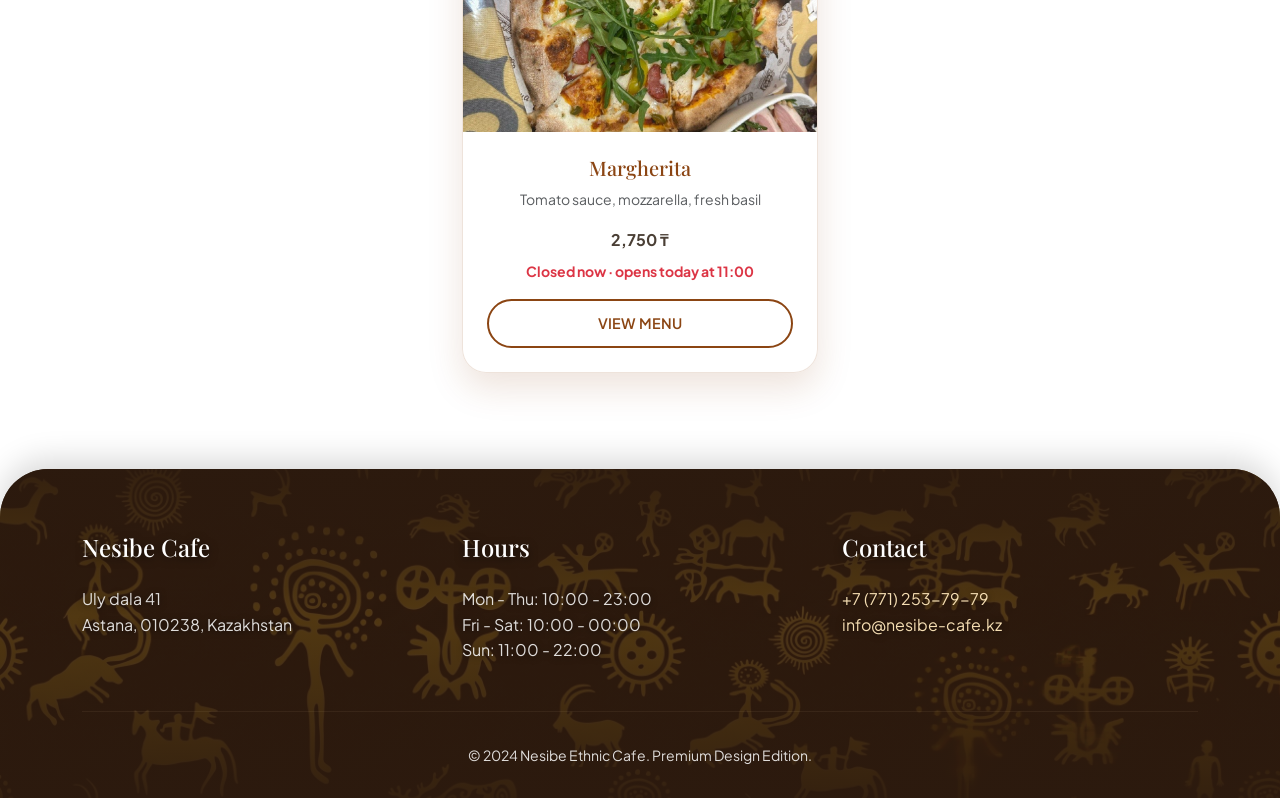
==== commit bc0d5055: "changes" ====
--- a/index.html
+++ b/index.html
@@ -32,8 +32,8 @@
     <h1>Nesibe Ethnic Cafe</h1>
     <p class="lead mb-4">Authentic Kazakh & Central Asian Cuisine</p>
     <div class="d-flex gap-3 justify-content-center flex-wrap">
-      <a href="menu.html" class="btn-brand text-decoration-none">View Menu</a>
-      <a href="contact.html" class="btn-outline-brand bg-white text-decoration-none">Book a Table</a>
+      <a href="menu.html" class="btn btn-brand text-decoration-none">View Menu</a>
+      <a href="contact.html" class="btn btn-outline-brand bg-white text-decoration-none">Book a Table</a>
     </div>
   </div>
 </header>
--- a/css/base.css
+++ b/css/base.css
@@ -1,24 +1,54 @@
-@import url('https://fonts.googleapis.com/css2?family=Playfair+Display:ital,wght@0,600;0,700;1,600&family=Plus+Jakarta+Sans:wght@400;500;600&display=swap');
+@import url('https://fonts.googleapis.com/css2?family=Playfair+Display:ital,wght@0,600;0,700;1,600&family=Plus+Jakarta+Sans:wght@400;500;600;700&display=swap');
+
+/* ==========================================================================
+   Nesibe Ethnic Cafe — Bootstrap 5 Theme Architecture
+   Custom design tokens, component overrides & ethnic Kazakh branding
+   ========================================================================== */
 
 :root {
+    /* --- Brand Design Tokens --- */
     --brand-primary: #8B4513;
     --brand-secondary: #D2691E;
     --brand-dark: #2C1A0E;
     --brand-light: rgba(253, 251, 247, 0.95);
     --brand-accent: #F5DEB3;
+    --brand-gold: #F5C518;
     --text-main: #4A3F35;
     --shadow-soft: 0 15px 35px rgba(139, 69, 19, 0.15);
     --shadow-hover: 0 25px 50px rgba(139, 69, 19, 0.25);
     --radius-lg: 1.5rem;
     --radius-md: 1rem;
-}
-
+
+    /* --- Bootstrap 5 Theme Overrides --- */
+    --bs-primary: #8B4513;
+    --bs-primary-rgb: 139, 69, 19;
+    --bs-secondary: #D2691E;
+    --bs-secondary-rgb: 210, 105, 30;
+    --bs-dark: #2C1A0E;
+    --bs-dark-rgb: 44, 26, 14;
+    --bs-warning: #F5C518;
+    --bs-warning-rgb: 245, 197, 24;
+    --bs-light: #FDFBF7;
+    --bs-light-rgb: 253, 251, 247;
+    --bs-body-color: #4A3F35;
+    --bs-body-font-family: 'Plus Jakarta Sans', sans-serif;
+    --bs-body-line-height: 1.6;
+    --bs-border-color: rgba(139, 69, 19, 0.15);
+    --bs-border-radius: 1rem;
+    --bs-border-radius-lg: 1.5rem;
+    --bs-border-radius-pill: 50rem;
+    --bs-focus-ring-color: rgba(210, 105, 30, 0.25);
+}
+
+/* ==========================================================================
+   Body & Background
+   ========================================================================== */
 body {
     background: url('../../WEB_ASSIGNMENT45/images/bg-texture.jpg') no-repeat center center fixed;
     background-size: cover;
-    color: var(--text-main);
-    font-family: 'Plus Jakarta Sans', sans-serif;
-    line-height: 1.6;
+    color: var(--bs-body-color);
+    font-family: var(--bs-body-font-family);
+    line-height: var(--bs-body-line-height);
     position: relative;
     min-height: 100vh;
 }
@@ -26,62 +56,71 @@
 body::before {
     content: "";
     position: fixed;
-    top: 0; left: 0; width: 100%; height: 100%;
+    inset: 0;
     background: rgba(253, 251, 247, 0.45);
     z-index: -1;
     pointer-events: none;
 }
 
+/* ==========================================================================
+   Typography
+   ========================================================================== */
 h1, h2, h3, h4, h5, h6, .navbar-brand {
     font-family: 'Playfair Display', serif;
-    color: var(--brand-dark);
-}
-/* ===== CUSTOM SCROLLBAR ===== */
+    color: var(--bs-dark);
+}
+
+.font-playfair {
+    font-family: 'Playfair Display', serif;
+}
+
+/* ==========================================================================
+   Custom Scrollbar with Golden Sun Petroglyph
+   ========================================================================== */
 ::-webkit-scrollbar {
     width: 18px;
 }
 
-/* Track: dark brown matching footer */
 ::-webkit-scrollbar-track {
-    background: var(--brand-dark);
+    background: var(--bs-dark);
     border-left: 1px solid rgba(245, 222, 179, 0.15);
 }
 
-/* Thumb: brown pill with golden sun in center */
 ::-webkit-scrollbar-thumb {
     background:
-            url("data:image/svg+xml,%3Csvg xmlns='http://www.w3.org/2000/svg' viewBox='0 0 32 32'%3E%3Cg fill='none' stroke='%23F5C518' stroke-width='2.5' stroke-linecap='round'%3E%3Ccircle cx='16' cy='16' r='6'/%3E%3Cpath d='M16 2v5M16 25v5M2 16h5M25 16h5M6 6l3.5 3.5M22.5 22.5L26 26M26 6l-3.5 3.5M9.5 22.5L6 26'/%3E%3C/g%3E%3C/svg%3E")
-            center / 14px 14px no-repeat,
-            linear-gradient(180deg, var(--brand-secondary), var(--brand-primary));
-    border: 3px solid var(--brand-dark);   /* padding from track edges */
+        url("data:image/svg+xml,%3Csvg xmlns='http://www.w3.org/2000/svg' viewBox='0 0 32 32'%3E%3Cg fill='none' stroke='%23F5C518' stroke-width='2.5' stroke-linecap='round'%3E%3Ccircle cx='16' cy='16' r='6'/%3E%3Cpath d='M16 2v5M16 25v5M2 16h5M25 16h5M6 6l3.5 3.5M22.5 22.5L26 26M26 6l-3.5 3.5M9.5 22.5L6 26'/%3E%3C/g%3E%3C/svg%3E")
+        center / 14px 14px no-repeat,
+        linear-gradient(180deg, var(--bs-secondary), var(--bs-primary));
+    border: 3px solid var(--bs-dark);
     border-radius: 20px;
     min-height: 50px;
 }
 
 ::-webkit-scrollbar-thumb:hover {
     background:
-            url("data:image/svg+xml,%3Csvg xmlns='http://www.w3.org/2000/svg' viewBox='0 0 32 32'%3E%3Cg fill='none' stroke='%232C1A0E' stroke-width='2.5' stroke-linecap='round'%3E%3Ccircle cx='16' cy='16' r='6'/%3E%3Cpath d='M16 2v5M16 25v5M2 16h5M25 16h5M6 6l3.5 3.5M22.5 22.5L26 26M26 6l-3.5 3.5M9.5 22.5L6 26'/%3E%3C/g%3E%3C/svg%3E")
-            center / 14px 14px no-repeat,
-            var(--brand-accent);
-}
-
-/* Hide top and bottom arrows */
+        url("data:image/svg+xml,%3Csvg xmlns='http://www.w3.org/2000/svg' viewBox='0 0 32 32'%3E%3Cg fill='none' stroke='%232C1A0E' stroke-width='2.5' stroke-linecap='round'%3E%3Ccircle cx='16' cy='16' r='6'/%3E%3Cpath d='M16 2v5M16 25v5M2 16h5M25 16h5M6 6l3.5 3.5M22.5 22.5L26 26M26 6l-3.5 3.5M9.5 22.5L6 26'/%3E%3C/g%3E%3C/svg%3E")
+        center / 14px 14px no-repeat,
+        var(--brand-accent);
+}
+
 ::-webkit-scrollbar-button {
     display: none;
 }
 
-/* Firefox scrollbar colors */
 html {
     scrollbar-width: thin;
-    scrollbar-color: var(--brand-primary) var(--brand-dark);
-}
-/* ================= NAVBAR WITH PETROGLYPHS ================= */
+    scrollbar-color: var(--bs-primary) var(--bs-dark);
+}
+
+/* ==========================================================================
+   Bootstrap Navbar Customization with Petroglyphs Texture
+   ========================================================================== */
 .navbar {
-    position: sticky !important;   /* sticky to top on scroll */
+    position: sticky !important;
     top: 0;
-    z-index: 1030;                 /* sits above content cards */
+    z-index: 1030;
     isolation: isolate;
-    background: var(--brand-dark) !important;
+    background: var(--bs-dark) !important;
     padding: 1.2rem 0;
     box-shadow: 0 8px 30px rgba(0, 0, 0, 0.25);
     border-bottom: none !important;
@@ -93,76 +132,82 @@
     inset: 0;
     background: url('../images/ty.jpg') left 20% / auto 150% repeat-x !important;
     background-attachment: scroll;
-    opacity: 0.5;                    /* semi-transparent overlay */
-    z-index: -2;                     /* layered behind overlay */
-}
-
-/* Dark gradient overlay matching hero */
+    opacity: 0.5;
+    z-index: -2;
+}
+
 .navbar::after {
     content: "";
     position: absolute;
     inset: 0;
     background: linear-gradient(
-            135deg,
-            rgba(44, 26, 14, 0.65) 0%,
-            rgba(139, 69, 19, 0.40) 100%
+        135deg,
+        rgba(44, 26, 14, 0.65) 0%,
+        rgba(139, 69, 19, 0.40) 100%
     );
     z-index: -1;
 }
+
 .navbar-brand {
     font-size: 1.8rem;
     font-weight: 700;
-    color: var(--brand-primary) !important;
+    color: var(--bs-primary) !important;
     letter-spacing: 0.02em;
-    /* Translucent badge for brand readability against texture */
     background: rgba(253, 251, 247, 0.95);
     padding: 0.3rem 1rem;
     border-radius: 12px;
-    box-shadow: 0 2px 10px rgba(0,0,0,0.1);
+    box-shadow: 0 2px 10px rgba(0, 0, 0, 0.1);
 }
 
 .nav-link {
     font-weight: 600;
-    color: var(--brand-dark) !important;
+    color: var(--bs-dark) !important;
     margin: 0 0.3rem;
     transition: all 0.3s ease;
     padding: 0.5rem 1.2rem !important;
     border-radius: 50px;
-    /* Light pill background for nav links readability */
     background: rgba(253, 251, 247, 0.9);
-    box-shadow: 0 2px 8px rgba(0,0,0,0.05);
+    box-shadow: 0 2px 8px rgba(0, 0, 0, 0.05);
 }
 
 .nav-link:hover {
-    background: var(--brand-primary) !important;
+    background: var(--bs-primary) !important;
     color: white !important;
     transform: translateY(-2px);
 }
 
 .nav-link.active {
-    background: var(--brand-primary) !important;
+    background: var(--bs-primary) !important;
     color: white !important;
     box-shadow: 0 4px 15px rgba(139, 69, 19, 0.4);
 }
 
-/* Mobile hamburger toggler background for visibility */
 .navbar-toggler {
     background: rgba(253, 251, 247, 0.95) !important;
     padding: 0.5rem;
     border-radius: 8px;
-    box-shadow: 0 2px 8px rgba(0,0,0,0.1);
-}
-/* ========================================================== */
+    box-shadow: 0 2px 8px rgba(0, 0, 0, 0.1);
+}
+
+/* ==========================================================================
+   Hero Section with Petroglyphs Texture
+   ========================================================================== */
+.hero-section h1 {
+    color: var(--brand-gold, #F5C518) !important;
+    text-shadow: 0 3px 14px rgba(0, 0, 0, 0.6);
+    letter-spacing: 0.02em;
+}
+
 .hero-section {
     position: relative;
-    overflow: hidden;              /* prevent pattern overflow on rounded corners */
+    overflow: hidden;
     isolation: isolate;
-    background: var(--brand-dark);
+    background: var(--bs-dark);
     padding: 6rem 0 10rem 0;
     color: white;
     text-align: center;
     border-radius: 0 0 3rem 3rem;
-    box-shadow: inset 0 -20px 50px rgba(0,0,0,0.2);
+    box-shadow: inset 0 -20px 50px rgba(0, 0, 0, 0.2);
 }
 
 .hero-section::before {
@@ -170,7 +215,7 @@
     position: absolute;
     inset: 0;
     background: url('../images/nab.jpg') center / cover no-repeat;
-    opacity: 0.5;                  /* petroglyphs pattern */
+    opacity: 0.5;
     z-index: -2;
 }
 
@@ -179,42 +224,54 @@
     position: absolute;
     inset: 0;
     background: linear-gradient(
-            135deg,
-            rgba(44, 26, 14, 0.65) 0%,   /* gradient start */
-            rgba(139, 69, 19, 0.40) 100%  /* gradient end */
+        135deg,
+        rgba(44, 26, 14, 0.65) 0%,
+        rgba(139, 69, 19, 0.40) 100%
     );
     z-index: -1;
 }
+
 .overlap-container {
     margin-top: -6rem;
     position: relative;
     z-index: 10;
 }
 
+/* ==========================================================================
+   Bootstrap Cards & Premium Card Components
+   ========================================================================== */
 .premium-card {
-    background: rgba(255, 255, 255, 0.92);
+    --bs-card-bg: rgba(255, 255, 255, 0.92);
+    --bs-card-border-color: rgba(139, 69, 19, 0.15);
+    --bs-card-border-radius: var(--bs-border-radius-lg);
+    --bs-card-box-shadow: var(--shadow-soft);
+    background: var(--bs-card-bg);
     backdrop-filter: blur(10px);
-    border: 1px solid rgba(139, 69, 19, 0.15);
-    border-radius: var(--radius-lg);
-    box-shadow: var(--shadow-soft);
+    border: 1px solid var(--bs-card-border-color);
+    border-radius: var(--bs-card-border-radius);
+    box-shadow: var(--bs-card-box-shadow);
     transition: all 0.4s cubic-bezier(0.165, 0.84, 0.44, 1);
     height: 100%;
     overflow: hidden;
     display: flex;
     flex-direction: column;
 }
+
 .premium-card:hover {
     transform: translateY(-8px);
     box-shadow: var(--shadow-hover);
 }
+
 .card-img-top {
     height: 200px;
     object-fit: cover;
     transition: transform 0.8s ease;
 }
+
 .premium-card:hover .card-img-top {
     transform: scale(1.05);
 }
+
 .card-body {
     padding: 1.5rem;
     display: flex;
@@ -222,100 +279,139 @@
     flex-grow: 1;
 }
 
+/* ==========================================================================
+   Bootstrap Button Custom Variants (.btn-brand, .btn-outline-brand)
+   ========================================================================== */
 .btn-brand {
-    background: linear-gradient(45deg, var(--brand-secondary), var(--brand-primary));
-    color: white;
+    --bs-btn-color: #fff;
+    --bs-btn-bg: linear-gradient(45deg, var(--bs-secondary), var(--bs-primary));
+    --bs-btn-border-color: transparent;
+    --bs-btn-hover-color: #fff;
+    --bs-btn-hover-bg: linear-gradient(45deg, var(--bs-primary), var(--bs-secondary));
+    --bs-btn-border-radius: var(--bs-border-radius-pill);
+    --bs-btn-padding-x: 2rem;
+    --bs-btn-padding-y: 0.8rem;
+    --bs-btn-font-weight: 600;
+    --bs-btn-box-shadow: 0 10px 20px rgba(210, 105, 30, 0.3);
+    background: var(--bs-btn-bg);
+    color: var(--bs-btn-color);
     border: none;
-    border-radius: 50px;
-    padding: 0.8rem 2rem;
-    font-weight: 600;
-    box-shadow: 0 10px 20px rgba(210, 105, 30, 0.3);
+    border-radius: var(--bs-btn-border-radius);
+    padding: var(--bs-btn-padding-y) var(--bs-btn-padding-x);
+    font-weight: var(--bs-btn-font-weight);
+    box-shadow: var(--bs-btn-box-shadow);
     transition: all 0.3s ease;
     text-transform: uppercase;
     font-size: 0.9rem;
-}
-.btn-brand:hover {
+    display: inline-block;
+}
+
+.btn-brand:hover, .btn-brand:focus {
     transform: translateY(-2px);
     box-shadow: 0 15px 25px rgba(210, 105, 30, 0.4);
     color: white;
 }
+
 .btn-outline-brand {
+    --bs-btn-color: var(--bs-primary);
+    --bs-btn-border-color: var(--bs-primary);
+    --bs-btn-hover-color: #fff;
+    --bs-btn-hover-bg: var(--bs-primary);
+    --bs-btn-border-radius: var(--bs-border-radius-pill);
+    --bs-btn-padding-x: 2rem;
+    --bs-btn-padding-y: 0.75rem;
+    --bs-btn-font-weight: 600;
     background: transparent;
-    color: var(--brand-primary);
-    border: 2px solid var(--brand-primary);
-    border-radius: 50px;
-    padding: 0.75rem 2rem;
-    font-weight: 600;
+    color: var(--bs-btn-color);
+    border: 2px solid var(--bs-btn-border-color);
+    border-radius: var(--bs-btn-border-radius);
+    padding: var(--bs-btn-padding-y) var(--bs-btn-padding-x);
+    font-weight: var(--bs-btn-font-weight);
     transition: all 0.3s ease;
     text-transform: uppercase;
     font-size: 0.9rem;
-}
-.btn-outline-brand:hover {
-    background: var(--brand-primary);
-    color: white;
-}
-
+    display: inline-block;
+}
+
+.btn-outline-brand:hover, .btn-outline-brand:focus {
+    background: var(--bs-btn-hover-bg);
+    color: var(--bs-btn-hover-color);
+}
+
+/* ==========================================================================
+   Bootstrap Form Controls & Inputs
+   ========================================================================== */
 .form-control, .form-select {
-    border-radius: 1rem;
-    border: 2px solid #eaeaea;
+    --bs-border-color: #eaeaea;
+    --bs-border-radius: var(--bs-border-radius);
+    --bs-body-bg: rgba(248, 249, 250, 0.95);
+    border-width: 2px;
     padding: 0.8rem 1.2rem;
-    transition: all 0.3s ease;
-    background: rgba(248, 249, 250, 0.95);
-    color: var(--text-main);
-}
+    transition: border-color 0.2s ease-in-out, box-shadow 0.2s ease-in-out, background-color 0.2s ease-in-out;
+}
+
 .form-control:focus, .form-select:focus {
-    border-color: var(--brand-secondary);
-    box-shadow: 0 0 0 4px rgba(210, 105, 30, 0.15);
-    background: white;
-}
+    border-color: var(--bs-secondary);
+    box-shadow: 0 0 0 0.25rem rgba(210, 105, 30, 0.15);
+    background-color: #fff;
+}
+
 label {
     font-weight: 600;
-    color: var(--brand-dark);
+    color: var(--bs-dark);
     margin-bottom: 0.5rem;
 }
+
 fieldset.border {
     border: 1px solid rgba(139, 69, 19, 0.2) !important;
 }
 
+/* ==========================================================================
+   Components: Info Card, Static Block, Event Header, Comments
+   ========================================================================== */
 .contact-info-card {
-    background: linear-gradient(135deg, var(--brand-dark), var(--brand-primary));
-    color: white;
-    border-radius: var(--radius-lg);
+    background: linear-gradient(135deg, var(--bs-dark), var(--bs-primary));
+    color: white;
+    border-radius: var(--bs-border-radius-lg);
     box-shadow: var(--shadow-hover);
     padding: 3rem;
 }
+
 .contact-info-card a {
     color: white;
     text-decoration: none;
     transition: color 0.3s;
 }
+
 .contact-info-card a:hover {
     color: var(--brand-accent);
 }
 
 .static-block {
     background: rgba(255, 255, 255, 0.92);
-    border-radius: var(--radius-md);
+    border-radius: var(--bs-border-radius);
     padding: 2rem;
     margin-bottom: 1.5rem;
     box-shadow: var(--shadow-soft);
     border: 1px solid rgba(139, 69, 19, 0.15);
-    transition: transform 0.3s ease;
-}
+    transition: transform 0.3s ease, box-shadow 0.3s ease;
+}
+
 .static-block:hover {
     transform: translateY(-5px);
     box-shadow: var(--shadow-hover);
 }
+
 .static-block h3 {
-    color: var(--brand-primary);
+    color: var(--bs-primary);
     font-size: 1.2rem;
     margin-bottom: 0.8rem;
-    font-family: 'Plus Jakarta Sans', sans-serif;
+    font-family: var(--bs-body-font-family);
     font-weight: 700;
 }
 
 .event-date-header {
-    background: linear-gradient(135deg, var(--brand-primary), var(--brand-secondary));
+    background: linear-gradient(135deg, var(--bs-primary), var(--bs-secondary));
     color: white;
     padding: 1rem;
     text-align: center;
@@ -325,28 +421,34 @@
 
 .comment-section {
     background: rgba(255, 255, 255, 0.92);
-    border-radius: var(--radius-lg);
+    border-radius: var(--bs-border-radius-lg);
     padding: 2rem;
     box-shadow: var(--shadow-soft);
 }
+
 .comment-box {
     background: #f8f9fa;
-    border-radius: var(--radius-md);
+    border-radius: var(--bs-border-radius);
     padding: 1.5rem;
     margin-bottom: 1rem;
-    border-left: 4px solid var(--brand-secondary);
-}
-
+    border-left: 4px solid var(--bs-secondary);
+}
+
+/* ==========================================================================
+   Bootstrap Tables & Badges
+   ========================================================================== */
 .table-premium {
     background: rgba(255, 255, 255, 0.92);
-    border-radius: var(--radius-md);
+    border-radius: var(--bs-border-radius);
     overflow: hidden;
     box-shadow: var(--shadow-soft);
 }
+
 .table-premium thead {
-    background-color: var(--brand-primary);
-    color: white;
-}
+    background-color: var(--bs-primary);
+    color: white;
+}
+
 .table-premium th, .table-premium td {
     padding: 1rem;
     vertical-align: middle;
@@ -354,77 +456,122 @@
 
 .badge-premium {
     background: var(--brand-accent);
-    color: var(--brand-dark);
-    border-radius: 20px;
+    color: var(--bs-dark);
+    border-radius: var(--bs-border-radius-pill);
     padding: 0.4rem 1rem;
     font-weight: 700;
     font-size: 0.85rem;
-}
-.text-brand { color: var(--brand-primary); }
-.bg-brand-light { background-color: rgba(255, 255, 255, 0.92); border-radius: var(--radius-lg); box-shadow: var(--shadow-soft); padding: 3rem; backdrop-filter: blur(10px); }
-
+    display: inline-block;
+}
+
+/* ==========================================================================
+   Theme Utility Classes
+   ========================================================================== */
+.text-brand {
+    color: var(--bs-primary) !important;
+}
+
+.bg-brand-light {
+    background-color: rgba(255, 255, 255, 0.92) !important;
+    border-radius: var(--bs-border-radius-lg);
+    box-shadow: var(--shadow-soft);
+    padding: 3rem;
+    backdrop-filter: blur(10px);
+}
+
+/* ==========================================================================
+   Cart Widget & Checkout Elements
+   ========================================================================== */
 .cart-widget {
     background: rgba(255, 255, 255, 0.95);
-    border-radius: var(--radius-lg);
+    border-radius: var(--bs-border-radius-lg);
     box-shadow: var(--shadow-hover);
     position: sticky;
     top: 90px;
     overflow: hidden;
 }
+
 .cart-header {
-    background: linear-gradient(135deg, var(--brand-primary), var(--brand-secondary));
+    background: linear-gradient(135deg, var(--bs-primary), var(--bs-secondary));
     color: white;
     padding: 1.5rem;
     text-align: center;
 }
-.cart-header h3 { color: white; margin: 0; font-size: 1.2rem; }
+
+.cart-header h3 {
+    color: white;
+    margin: 0;
+    font-size: 1.2rem;
+}
+
 .qty-input {
     width: 50px;
     text-align: center;
     border-radius: 0.5rem;
     border: 1px solid #ddd;
     font-weight: bold;
-    color: var(--brand-primary);
-}
-
+    color: var(--bs-primary);
+}
+
+/* ==========================================================================
+   Footer with Petroglyphs Texture
+   ========================================================================== */
 footer {
     position: relative;
-    overflow: hidden;              /* prevent image overflow on rounded corners */
-    isolation: isolate;            /* isolated stacking context for pseudo-elements */
-    background: var(--brand-dark);
-    color: rgba(255,255,255,0.85);
+    overflow: hidden;
+    isolation: isolate;
+    background: var(--bs-dark);
+    color: rgba(255, 255, 255, 0.85);
     margin-top: 6rem;
     padding: 4rem 0 2rem 0;
     border-radius: 3rem 3rem 0 0;
-    box-shadow: 0 -10px 30px rgba(0,0,0,0.15);
-}
-
-/* Petroglyphs layer */
+    box-shadow: 0 -10px 30px rgba(0, 0, 0, 0.15);
+}
+
 footer::before {
     content: "";
     position: absolute;
     inset: 0;
     background: url('../images/kgb.jpg') center / cover no-repeat;
-    opacity: 0.28;                 /* subtle texture opacity */
+    opacity: 0.28;
     z-index: -2;
 }
 
-/* Dark gradient for text readability */
 footer::after {
     content: "";
     position: absolute;
     inset: 0;
     background: linear-gradient(
-            to bottom,
-            rgba(44, 26, 14, 0.85) 0%,
-            rgba(44, 26, 14, 0.35) 45%,
-            rgba(44, 26, 14, 0.85) 100%
+        to bottom,
+        rgba(44, 26, 14, 0.85) 0%,
+        rgba(44, 26, 14, 0.35) 45%,
+        rgba(44, 26, 14, 0.85) 100%
     );
     z-index: -1;
 }
 
-footer h4 { color: white; margin-bottom: 1.5rem; text-shadow: 0 2px 8px rgba(0,0,0,0.6); }
-footer p, footer li { text-shadow: 0 1px 6px rgba(0,0,0,0.6); }
-footer a { color: var(--brand-accent); text-decoration: none; transition: color 0.3s; }
-footer a:hover { color: white; text-decoration: underline; }
-.footer-divider { border-color: rgba(245, 222, 179, 0.25); margin: 2rem 0; }+footer h4 {
+    color: white;
+    margin-bottom: 1.5rem;
+    text-shadow: 0 2px 8px rgba(0, 0, 0, 0.6);
+}
+
+footer p, footer li {
+    text-shadow: 0 1px 6px rgba(0, 0, 0, 0.6);
+}
+
+footer a {
+    color: var(--brand-accent);
+    text-decoration: none;
+    transition: color 0.3s;
+}
+
+footer a:hover {
+    color: white;
+    text-decoration: underline;
+}
+
+.footer-divider {
+    border-color: rgba(245, 222, 179, 0.25);
+    margin: 2rem 0;
+}
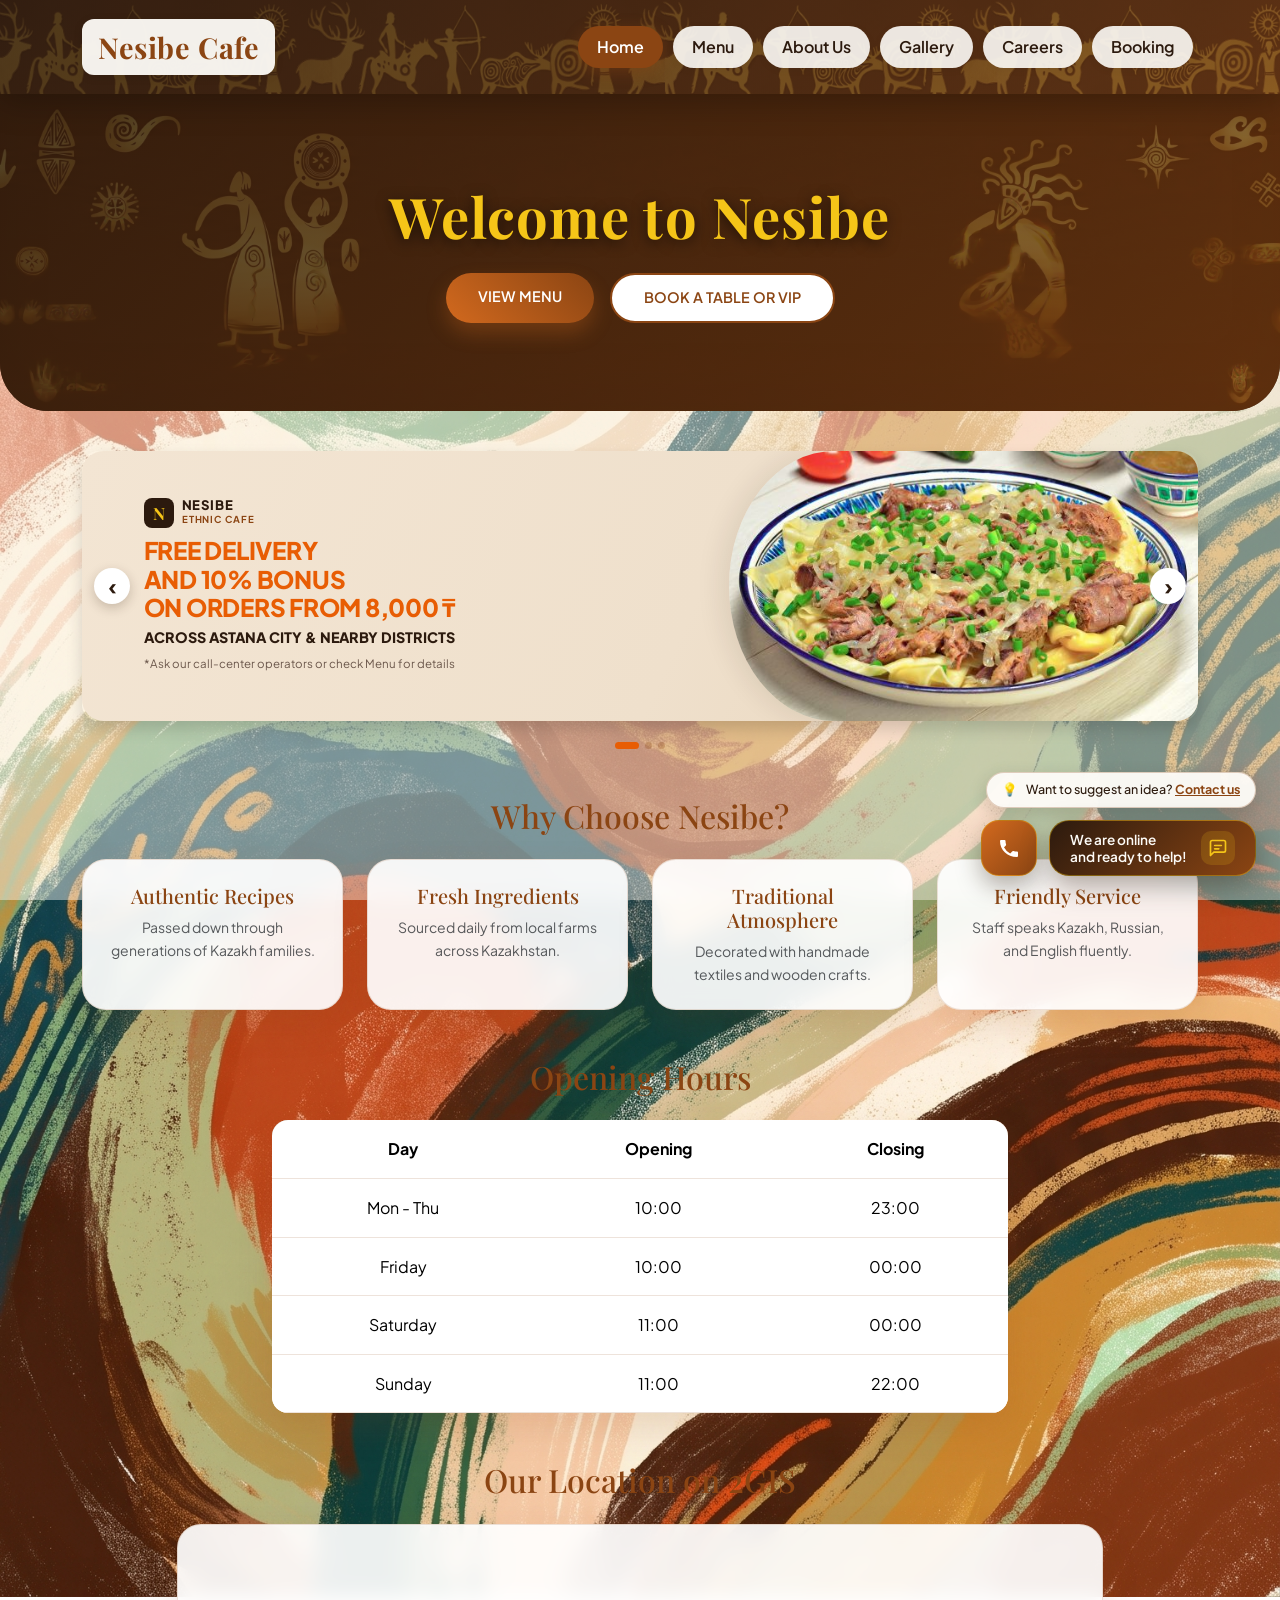
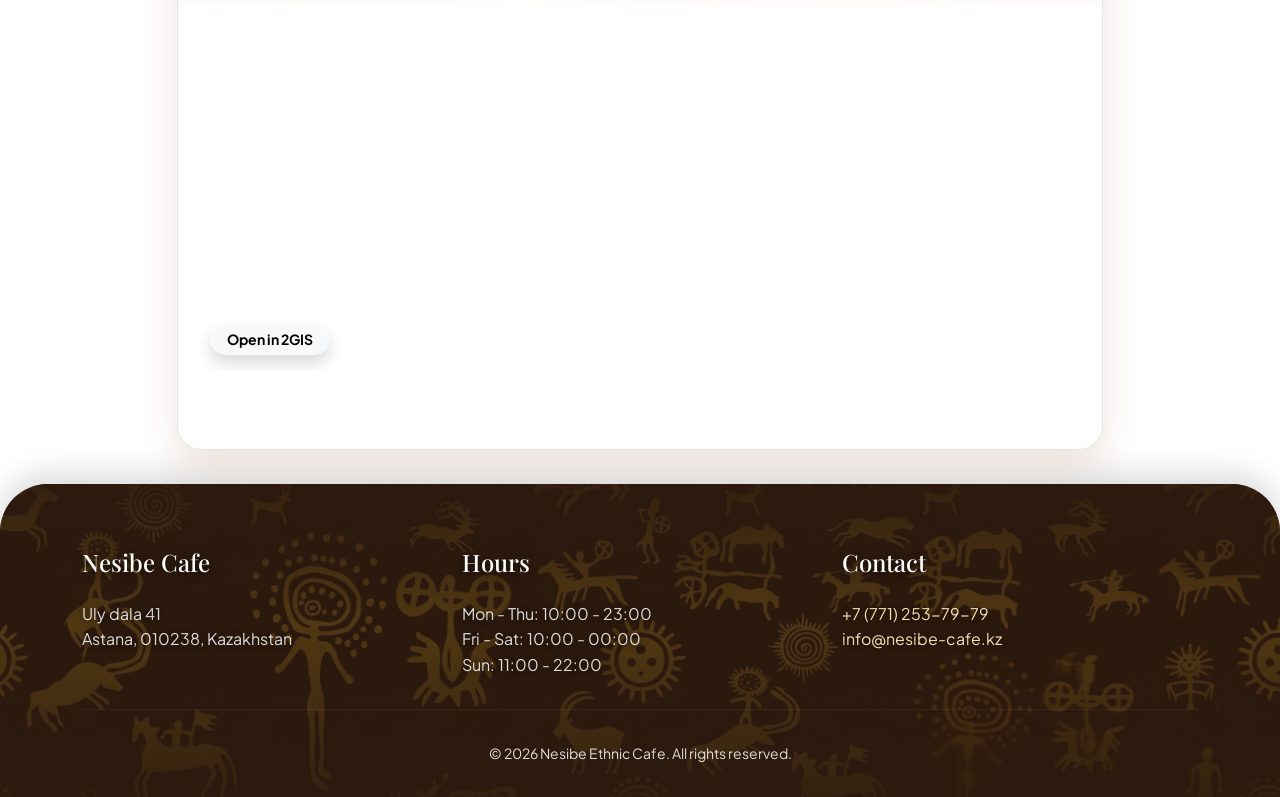
==== commit d69e39a2: "last" ====
--- a/index.html
+++ b/index.html
@@ -19,9 +19,9 @@
         <li class="nav-item"><a class="nav-link active" href="index.html">Home</a></li>
         <li class="nav-item"><a class="nav-link" href="menu.html">Menu</a></li>
         <li class="nav-item"><a class="nav-link" href="about.html">About Us</a></li>
-        <li class="nav-item"><a class="nav-link" href="contact.html">Contact</a></li>
         <li class="nav-item"><a class="nav-link" href="gallery.html">Gallery</a></li>
-        <li class="nav-item"><a class="nav-link" href="events.html">Events</a></li>
+        <li class="nav-item"><a class="nav-link" href="careers.html">Careers</a></li>
+        <li class="nav-item"><a class="nav-link" href="booking.html">Booking</a></li>
       </ul>
     </div>
   </div>
@@ -29,45 +29,127 @@
 
 <header class="hero-section">
   <div class="container">
-    <h1>Nesibe Ethnic Cafe</h1>
-    <p class="lead mb-4">Authentic Kazakh & Central Asian Cuisine</p>
+    <h1 class="display-4 fw-bold mb-4">Welcome to Nesibe</h1>
     <div class="d-flex gap-3 justify-content-center flex-wrap">
-      <a href="menu.html" class="btn btn-brand text-decoration-none">View Menu</a>
-      <a href="contact.html" class="btn btn-outline-brand bg-white text-decoration-none">Book a Table</a>
+      <a href="menu.html" class="btn btn-brand">View Menu</a>
+      <a href="booking.html" class="btn btn-outline-brand bg-white">Book a Table or VIP</a>
     </div>
   </div>
 </header>
 
-<main class="container overlap-container mb-5">
-  <div class="bg-brand-light mb-5">
-    <div class="row align-items-center">
-      <div class="col-lg-6 mb-4 mb-lg-0">
-        <h2 class="display-6 text-brand">Welcome to Nesibe</h2>
-        <p class="lead">We serve authentic dishes prepared with fresh, locally-sourced ingredients.</p>
-        <p>From savory <em>besbarmak</em> to fragrant <strong>plov</strong>, every meal tells a story of the steppe. Our name reflects the warmth and generosity of our hospitality.</p>
-      </div>
-      <div class="col-lg-6">
-        <figure class="figure w-100 m-0">
-          <img src="../WEB_ASSIGNMENT45/images/cafe-interior.jpg" class="figure-img img-fluid rounded-4 shadow-lg" alt="Interior of Nesibe">
-          <figcaption class="figure-caption text-center mt-2">Our cozy interior with traditional decor</figcaption>
-        </figure>
-      </div>
-    </div>
-  </div>
-
+<section class="container overlap-container mb-5">
+  <div id="nesibePromoCarousel" class="carousel slide nesibe-promo-carousel mx-auto" data-bs-ride="carousel" data-bs-interval="5000">
+    <div class="carousel-inner rounded-4 shadow overflow-hidden">
+
+      <div class="carousel-item active">
+        <div class="promo-slide-card">
+          <div class="promo-slide-content">
+            <div class="promo-logo-badge mb-2">
+              <span class="promo-logo-mark">N</span>
+              <div>
+                <div class="promo-logo-title">NESIBE</div>
+                <div class="promo-logo-sub">ETHNIC CAFE</div>
+              </div>
+            </div>
+            <h2 class="promo-headline">
+              FREE DELIVERY<br>
+              AND 10% BONUS<br>
+              ON ORDERS FROM 8,000 ₸
+            </h2>
+            <p class="promo-subheadline mb-2">
+              ACROSS ASTANA CITY &amp; NEARBY DISTRICTS
+            </p>
+            <span class="promo-footnote">*Ask our call-center operators or check Menu for details</span>
+          </div>
+          <div class="promo-slide-media">
+            <img src="images/besbarmak.jpg" alt="Kazakh Besbarmak Free Delivery">
+          </div>
+        </div>
+      </div>
+
+      <div class="carousel-item">
+        <div class="promo-slide-card">
+          <div class="promo-slide-content">
+            <div class="promo-logo-badge mb-2">
+              <span class="promo-logo-mark">N</span>
+              <div>
+                <div class="promo-logo-title">NESIBE</div>
+                <div class="promo-logo-sub">ETHNIC CAFE</div>
+              </div>
+            </div>
+            <h2 class="promo-headline">
+              PRIVATE VIP CABINS<br>
+              &amp; TRADITIONAL YURT HALLS<br>
+              FOR YOUR CELEBRATION
+            </h2>
+            <p class="promo-subheadline mb-2">
+              FROM 4 TO 50 GUESTS IN ASTANA
+            </p>
+            <span class="promo-footnote">*Deposit goes 100% toward your banquet order</span>
+          </div>
+          <div class="promo-slide-media">
+            <img src="images/space-vip.jpg" alt="Private VIP Cabins">
+          </div>
+        </div>
+      </div>
+
+      <div class="carousel-item">
+        <div class="promo-slide-card">
+          <div class="promo-slide-content">
+            <div class="promo-logo-badge mb-2">
+              <span class="promo-logo-mark">N</span>
+              <div>
+                <div class="promo-logo-title">NESIBE</div>
+                <div class="promo-logo-sub">ETHNIC CAFE</div>
+              </div>
+            </div>
+            <h2 class="promo-headline">
+              HOT BAURSAK SET<br>
+              AS A COMPLIMENT<br>
+              WITH EVERY SAMOVAR TEA
+            </h2>
+            <p class="promo-subheadline mb-2">
+              DAILY FROM 14:00 TO 18:00 AT ULY DALA 41
+            </p>
+            <span class="promo-footnote">*Available for dine-in guests in Main Hall &amp; Terrace</span>
+          </div>
+          <div class="promo-slide-media">
+            <img src="images/baursak.jpg" alt="Samovar Tea Ceremony">
+          </div>
+        </div>
+      </div>
+
+    </div>
+
+    <button class="carousel-control-prev promo-arrow promo-arrow-prev" type="button" data-bs-target="#nesibePromoCarousel" data-bs-slide="prev" aria-label="Previous slide">
+      <span aria-hidden="true">&#8249;</span>
+    </button>
+    <button class="carousel-control-next promo-arrow promo-arrow-next" type="button" data-bs-target="#nesibePromoCarousel" data-bs-slide="next" aria-label="Next slide">
+      <span aria-hidden="true">&#8250;</span>
+    </button>
+
+    <div class="carousel-indicators promo-indicators">
+      <button type="button" data-bs-target="#nesibePromoCarousel" data-bs-slide-to="0" class="active" aria-current="true" aria-label="Slide 1"></button>
+      <button type="button" data-bs-target="#nesibePromoCarousel" data-bs-slide-to="1" aria-label="Slide 2"></button>
+      <button type="button" data-bs-target="#nesibePromoCarousel" data-bs-slide-to="2" aria-label="Slide 3"></button>
+    </div>
+  </div>
+</section>
+
+<main class="container mb-5">
   <h2 class="text-center mb-4 text-brand">Why Choose Nesibe?</h2>
   <div class="row g-4 mb-5">
-    <div class="col-md-3"><div class="premium-card text-center p-4"><h3 class="h5 text-brand">Authentic Recipes</h3><p class="small text-muted">Passed down through generations of Kazakh families.</p></div></div>
-    <div class="col-md-3"><div class="premium-card text-center p-4"><h3 class="h5 text-brand">Fresh Ingredients</h3><p class="small text-muted">Sourced daily from local farms in the Almaty region.</p></div></div>
-    <div class="col-md-3"><div class="premium-card text-center p-4"><h3 class="h5 text-brand">Traditional Atmosphere</h3><p class="small text-muted">Decorated with handmade textiles and wooden crafts.</p></div></div>
-    <div class="col-md-3"><div class="premium-card text-center p-4"><h3 class="h5 text-brand">Friendly Service</h3><p class="small text-muted">Staff speaks Kazakh, Russian, and English fluently.</p></div></div>
-  </div>
-
-  <div class="row g-5">
-    <div class="col-lg-6">
-      <h2 class="mb-4 text-brand">Opening Hours</h2>
+    <div class="col-md-3"><div class="premium-card text-center p-4"><h3 class="h5 text-brand">Authentic Recipes</h3><p class="small text-muted mb-0">Passed down through generations of Kazakh families.</p></div></div>
+    <div class="col-md-3"><div class="premium-card text-center p-4"><h3 class="h5 text-brand">Fresh Ingredients</h3><p class="small text-muted mb-0">Sourced daily from local farms across Kazakhstan.</p></div></div>
+    <div class="col-md-3"><div class="premium-card text-center p-4"><h3 class="h5 text-brand">Traditional Atmosphere</h3><p class="small text-muted mb-0">Decorated with handmade textiles and wooden crafts.</p></div></div>
+    <div class="col-md-3"><div class="premium-card text-center p-4"><h3 class="h5 text-brand">Friendly Service</h3><p class="small text-muted mb-0">Staff speaks Kazakh, Russian, and English fluently.</p></div></div>
+  </div>
+
+  <div class="row justify-content-center mb-5">
+    <div class="col-lg-8">
+      <h2 class="text-center mb-4 text-brand">Opening Hours</h2>
       <div class="table-responsive table-premium">
-        <table class="table mb-0">
+        <table class="table mb-0 text-center">
           <thead><tr><th>Day</th><th>Opening</th><th>Closing</th></tr></thead>
           <tbody>
           <tr><td>Mon - Thu</td><td>10:00</td><td>23:00</td></tr>
@@ -78,47 +160,56 @@
         </table>
       </div>
     </div>
-    <div class="col-lg-6">
-      <h2 class="mb-4 text-brand">Find Us</h2>
-      <div class="premium-card p-4 bg-primary text-white" style="background: linear-gradient(135deg, var(--brand-dark), var(--brand-primary));">
-        <address class="fs-5 mb-4"><strong>Nesibe Ethnic Cafe</strong><br>Uly dala 41<br>Astana, 010238, Kazakhstan</address>
-        <div class="row g-3">
-          <div class="col-6"><p class="small text-warning mb-1">Call us:</p><a href="tel:+77271234567" class="text-white text-decoration-none fw-bold">+7 (727) 123-45-67</a></div>
-          <div class="col-6"><p class="small text-warning mb-1">Email:</p><a href="mailto:info@nesibe-cafe.kz" class="text-white text-decoration-none fw-bold">info@nesibe-cafe.kz</a></div>
-        </div>
-        <a href="contact.html" class="btn btn-warning mt-4 text-dark fw-bold rounded-pill">Get Directions</a>
-      </div>
-    </div>
-  </div>
-
-  <div id="dish-of-day" class="row justify-content-center mt-5"></div>
-
-  <!-- Plain JavaScript -->
-  <script src="js/app.js" defer></script>
+  </div>
+
+  <div class="row justify-content-center mt-5">
+    <div class="col-lg-10">
+      <h2 class="text-center mb-4 text-brand">Our Location on 2GIS</h2>
+      <div class="premium-card p-2 p-md-3">
+        <div class="position-relative rounded-4 overflow-hidden" style="height: 430px;">
+          <iframe
+                  src="https://widgets.2gis.com/widget?type=firmsonmap&options=%7B%22pos%22%3A%7B%22lat%22%3A51.098057%2C%22lon%22%3A71.41682%2C%22zoom%22%3A17%7D%2C%22opt%22%3A%7B%22city%22%3A%22astana%22%7D%2C%22org%22%3A%2270000001109879464%22%7D"
+                  width="100%"
+                  height="100%"
+                  style="border: 0;"
+                  allowfullscreen
+                  loading="lazy"
+                  title="Nesibe Ethnic Cafe on 2GIS Map">
+          </iframe>
+          <a href="https://2gis.kz/astana/firm/70000001109879464"
+             target="_blank"
+             rel="noopener noreferrer"
+             class="btn btn-sm btn-light fw-bold shadow position-absolute bottom-0 start-0 m-3 rounded-pill px-3">
+            Open in 2GIS
+          </a>
+        </div>
+      </div>
+    </div>
+  </div>
 </main>
 
 <footer>
   <div class="container">
     <div class="row g-4 text-center text-md-start">
       <div class="col-md-4">
-        <h4 class="font-playfair">Nesibe Cafe</h4>
-        <p>Uly dala 41<br>Astana, 010238, Kazakhstan</p>
+        <h4>Nesibe Cafe</h4>
+        <p class="mb-0">Uly dala 41<br>Astana, 010238, Kazakhstan</p>
       </div>
       <div class="col-md-4">
-        <h4 class="font-playfair">Hours</h4>
-        <p>Mon - Thu: 10:00 - 23:00<br>Fri - Sat: 10:00 - 00:00<br>Sun: 11:00 - 22:00</p>
+        <h4>Hours</h4>
+        <p class="mb-0">Mon - Thu: 10:00 - 23:00<br>Fri - Sat: 10:00 - 00:00<br>Sun: 11:00 - 22:00</p>
       </div>
       <div class="col-md-4">
-        <h4 class="font-playfair">Contact</h4>
-        <p><a href="tel:+77271234567">+7 (771) 253-79-79</a><br><a href="mailto:info@nesibe-cafe.kz">info@nesibe-cafe.kz</a></p>
+        <h4>Contact</h4>
+        <p class="mb-0"><a href="tel:+77712537979">+7 (771) 253-79-79</a><br><a href="mailto:info@nesibe-cafe.kz">info@nesibe-cafe.kz</a></p>
       </div>
     </div>
     <hr class="footer-divider">
-    <div class="text-center small">
-      &copy; 2024 Nesibe Ethnic Cafe. Premium Design Edition.
-    </div>
+    <div class="text-center small">&copy; <span id="year"></span> Nesibe Ethnic Cafe. All rights reserved.</div>
   </div>
 </footer>
 <script src="https://cdn.jsdelivr.net/npm/bootstrap@5.3.3/dist/js/bootstrap.bundle.min.js"></script>
+<script src="js/widget.js" defer></script>
+<script>document.getElementById('year').textContent = new Date().getFullYear();</script>
 </body>
-</html>
+</html>
--- a/css/base.css
+++ b/css/base.css
@@ -11,6 +11,7 @@
     --brand-secondary: #D2691E;
     --brand-dark: #2C1A0E;
     --brand-light: rgba(253, 251, 247, 0.95);
+    --brand-cream: #FDFBF7;
     --brand-accent: #F5DEB3;
     --brand-gold: #F5C518;
     --text-main: #4A3F35;
@@ -28,6 +29,10 @@
     --bs-dark-rgb: 44, 26, 14;
     --bs-warning: #F5C518;
     --bs-warning-rgb: 245, 197, 24;
+    --bs-danger: #dc3545;
+    --bs-danger-rgb: 220, 53, 69;
+    --bs-success: #198754;
+    --bs-success-rgb: 25, 135, 84;
     --bs-light: #FDFBF7;
     --bs-light-rgb: 253, 251, 247;
     --bs-body-color: #4A3F35;
@@ -44,7 +49,7 @@
    Body & Background
    ========================================================================== */
 body {
-    background: url('../../WEB_ASSIGNMENT45/images/bg-texture.jpg') no-repeat center center fixed;
+    background: url('../images/bg-texture.jpg') no-repeat center center fixed;
     background-size: cover;
     color: var(--bs-body-color);
     font-family: var(--bs-body-font-family);
@@ -88,9 +93,9 @@
 
 ::-webkit-scrollbar-thumb {
     background:
-        url("data:image/svg+xml,%3Csvg xmlns='http://www.w3.org/2000/svg' viewBox='0 0 32 32'%3E%3Cg fill='none' stroke='%23F5C518' stroke-width='2.5' stroke-linecap='round'%3E%3Ccircle cx='16' cy='16' r='6'/%3E%3Cpath d='M16 2v5M16 25v5M2 16h5M25 16h5M6 6l3.5 3.5M22.5 22.5L26 26M26 6l-3.5 3.5M9.5 22.5L6 26'/%3E%3C/g%3E%3C/svg%3E")
-        center / 14px 14px no-repeat,
-        linear-gradient(180deg, var(--bs-secondary), var(--bs-primary));
+            url("data:image/svg+xml,%3Csvg xmlns='http://www.w3.org/2000/svg' viewBox='0 0 32 32'%3E%3Cg fill='none' stroke='%23F5C518' stroke-width='2.5' stroke-linecap='round'%3E%3Ccircle cx='16' cy='16' r='6'/%3E%3Cpath d='M16 2v5M16 25v5M2 16h5M25 16h5M6 6l3.5 3.5M22.5 22.5L26 26M26 6l-3.5 3.5M9.5 22.5L6 26'/%3E%3C/g%3E%3C/svg%3E")
+            center / 14px 14px no-repeat,
+            linear-gradient(180deg, var(--bs-secondary), var(--bs-primary));
     border: 3px solid var(--bs-dark);
     border-radius: 20px;
     min-height: 50px;
@@ -98,9 +103,9 @@
 
 ::-webkit-scrollbar-thumb:hover {
     background:
-        url("data:image/svg+xml,%3Csvg xmlns='http://www.w3.org/2000/svg' viewBox='0 0 32 32'%3E%3Cg fill='none' stroke='%232C1A0E' stroke-width='2.5' stroke-linecap='round'%3E%3Ccircle cx='16' cy='16' r='6'/%3E%3Cpath d='M16 2v5M16 25v5M2 16h5M25 16h5M6 6l3.5 3.5M22.5 22.5L26 26M26 6l-3.5 3.5M9.5 22.5L6 26'/%3E%3C/g%3E%3C/svg%3E")
-        center / 14px 14px no-repeat,
-        var(--brand-accent);
+            url("data:image/svg+xml,%3Csvg xmlns='http://www.w3.org/2000/svg' viewBox='0 0 32 32'%3E%3Cg fill='none' stroke='%232C1A0E' stroke-width='2.5' stroke-linecap='round'%3E%3Ccircle cx='16' cy='16' r='6'/%3E%3Cpath d='M16 2v5M16 25v5M2 16h5M25 16h5M6 6l3.5 3.5M22.5 22.5L26 26M26 6l-3.5 3.5M9.5 22.5L6 26'/%3E%3C/g%3E%3C/svg%3E")
+            center / 14px 14px no-repeat,
+            var(--brand-accent);
 }
 
 ::-webkit-scrollbar-button {
@@ -141,9 +146,9 @@
     position: absolute;
     inset: 0;
     background: linear-gradient(
-        135deg,
-        rgba(44, 26, 14, 0.65) 0%,
-        rgba(139, 69, 19, 0.40) 100%
+            135deg,
+            rgba(44, 26, 14, 0.65) 0%,
+            rgba(139, 69, 19, 0.40) 100%
     );
     z-index: -1;
 }
@@ -190,7 +195,7 @@
 }
 
 /* ==========================================================================
-   Hero Section with Petroglyphs Texture
+   Hero Section with Petroglyphs Texture (Content Placed Below Hero)
    ========================================================================== */
 .hero-section h1 {
     color: var(--brand-gold, #F5C518) !important;
@@ -203,7 +208,7 @@
     overflow: hidden;
     isolation: isolate;
     background: var(--bs-dark);
-    padding: 6rem 0 10rem 0;
+    padding: 5.5rem 0;
     color: white;
     text-align: center;
     border-radius: 0 0 3rem 3rem;
@@ -224,15 +229,15 @@
     position: absolute;
     inset: 0;
     background: linear-gradient(
-        135deg,
-        rgba(44, 26, 14, 0.65) 0%,
-        rgba(139, 69, 19, 0.40) 100%
+            135deg,
+            rgba(44, 26, 14, 0.65) 0%,
+            rgba(139, 69, 19, 0.40) 100%
     );
     z-index: -1;
 }
 
 .overlap-container {
-    margin-top: -6rem;
+    margin-top: 2.5rem;
     position: relative;
     z-index: 10;
 }
@@ -277,6 +282,68 @@
     display: flex;
     flex-direction: column;
     flex-grow: 1;
+}
+
+/* ==========================================================================
+   Gallery Interior Multi-Photo & Playroom Switcher
+   ========================================================================== */
+.interior-carousel-img {
+    height: 330px;
+    object-fit: cover;
+}
+
+.interior-caption-badge {
+    position: absolute;
+    left: 14px;
+    bottom: 14px;
+    background: rgba(44, 26, 14, 0.82);
+    backdrop-filter: blur(6px);
+    color: var(--brand-cream);
+    font-size: 0.8rem;
+    font-weight: 600;
+    padding: 0.35rem 0.9rem;
+    border-radius: 50rem;
+    border: 1px solid rgba(245, 197, 24, 0.35);
+}
+
+.interior-thumb-btn {
+    width: 100%;
+    padding: 4px;
+    border-radius: 0.85rem;
+    border: 2px solid transparent;
+    background: rgba(255, 255, 255, 0.9);
+    box-shadow: 0 4px 12px rgba(44, 26, 14, 0.08);
+    display: flex;
+    flex-direction: column;
+    align-items: center;
+    gap: 4px;
+    cursor: pointer;
+    transition: all 0.2s ease;
+}
+
+.interior-thumb-btn img {
+    width: 100%;
+    height: 52px;
+    object-fit: cover;
+    border-radius: 0.6rem;
+}
+
+.interior-thumb-btn span {
+    font-size: 0.72rem;
+    font-weight: 700;
+    color: var(--bs-dark);
+    line-height: 1.15;
+}
+
+.interior-thumb-btn:hover,
+.interior-thumb-btn.active {
+    border-color: var(--bs-primary);
+    transform: translateY(-2px);
+    box-shadow: 0 6px 16px rgba(139, 69, 19, 0.2);
+}
+
+.interior-thumb-btn.active span {
+    color: var(--bs-primary);
 }
 
 /* ==========================================================================
@@ -356,6 +423,31 @@
     background-color: #fff;
 }
 
+.form-control.is-invalid, .form-select.is-invalid {
+    border-color: var(--bs-danger, #dc3545);
+}
+
+.form-control.is-invalid:focus, .form-select.is-invalid:focus {
+    border-color: var(--bs-danger, #dc3545);
+    box-shadow: 0 0 0 0.25rem rgba(220, 53, 69, 0.2);
+}
+
+.form-control.is-valid, .form-select.is-valid {
+    border-color: var(--bs-success, #198754);
+}
+
+.form-control.is-valid:focus, .form-select.is-valid:focus {
+    border-color: var(--bs-success, #198754);
+    box-shadow: 0 0 0 0.25rem rgba(25, 135, 84, 0.2);
+}
+
+.error-msg {
+    font-size: 0.8rem;
+    font-weight: 500;
+    line-height: 1.3;
+    padding-left: 0.5rem;
+}
+
 label {
     font-weight: 600;
     color: var(--bs-dark);
@@ -542,10 +634,10 @@
     position: absolute;
     inset: 0;
     background: linear-gradient(
-        to bottom,
-        rgba(44, 26, 14, 0.85) 0%,
-        rgba(44, 26, 14, 0.35) 45%,
-        rgba(44, 26, 14, 0.85) 100%
+            to bottom,
+            rgba(44, 26, 14, 0.85) 0%,
+            rgba(44, 26, 14, 0.35) 45%,
+            rgba(44, 26, 14, 0.85) 100%
     );
     z-index: -1;
 }
@@ -575,3 +667,513 @@
     border-color: rgba(245, 222, 179, 0.25);
     margin: 2rem 0;
 }
+
+/* ==========================================================================
+   Floating Contact & 2GIS Widget (Bottom Right)
+   ========================================================================== */
+.nesibe-float-wrapper {
+    position: fixed;
+    right: 24px;
+    bottom: 24px;
+    z-index: 1050;
+    display: flex;
+    flex-direction: column;
+    align-items: flex-end;
+    gap: 12px;
+    font-family: 'Plus Jakarta Sans', sans-serif;
+}
+
+.nesibe-float-controls {
+    display: flex;
+    align-items: center;
+    gap: 12px;
+}
+
+.nesibe-float-call {
+    width: 56px;
+    height: 56px;
+    border-radius: 18px;
+    background: linear-gradient(135deg, var(--bs-secondary), var(--bs-primary));
+    color: #fff !important;
+    display: flex;
+    align-items: center;
+    justify-content: center;
+    box-shadow: 0 10px 25px rgba(44, 26, 14, 0.35);
+    border: 1px solid rgba(245, 197, 24, 0.35);
+    text-decoration: none;
+    transition: transform 0.25s ease, box-shadow 0.25s ease;
+}
+
+.nesibe-float-call:hover {
+    transform: translateY(-3px) scale(1.04);
+    box-shadow: 0 14px 30px rgba(139, 69, 19, 0.45);
+}
+
+.nesibe-float-pill {
+    display: flex;
+    align-items: center;
+    gap: 14px;
+    padding: 10px 20px;
+    border-radius: 20px;
+    background: linear-gradient(135deg, var(--bs-dark), var(--bs-primary));
+    color: #fff;
+    border: 1px solid rgba(245, 197, 24, 0.4);
+    box-shadow: 0 10px 28px rgba(44, 26, 14, 0.38);
+    cursor: pointer;
+    text-align: left;
+    transition: transform 0.25s ease, box-shadow 0.25s ease;
+}
+
+.nesibe-float-pill:hover {
+    transform: translateY(-3px);
+    box-shadow: 0 15px 34px rgba(44, 26, 14, 0.48);
+}
+
+.nesibe-float-pill-text {
+    font-size: 0.85rem;
+    font-weight: 600;
+    line-height: 1.25;
+    color: #FDFBF7;
+}
+
+.nesibe-float-pill-icon {
+    width: 34px;
+    height: 34px;
+    border-radius: 10px;
+    background: rgba(245, 197, 24, 0.16);
+    color: var(--brand-gold);
+    display: flex;
+    align-items: center;
+    justify-content: center;
+    flex-shrink: 0;
+}
+
+.nesibe-float-popover {
+    width: 320px;
+    max-width: calc(100vw - 32px);
+    background: rgba(44, 26, 14, 0.97);
+    backdrop-filter: blur(12px);
+    color: #FDFBF7;
+    border-radius: 1.5rem;
+    padding: 1.5rem;
+    border: 1px solid rgba(245, 197, 24, 0.35);
+    box-shadow: 0 20px 50px rgba(0, 0, 0, 0.45);
+    display: none;
+    animation: nesibeSlideUp 0.25s ease forwards;
+}
+
+.nesibe-float-popover.is-open {
+    display: block;
+}
+
+@keyframes nesibeSlideUp {
+    from { opacity: 0; transform: translateY(12px); }
+    to { opacity: 1; transform: translateY(0); }
+}
+
+.nesibe-popover-header {
+    display: flex;
+    justify-content: space-between;
+    align-items: center;
+    border-bottom: 1px solid rgba(245, 222, 179, 0.15);
+    padding-bottom: 0.75rem;
+    margin-bottom: 1rem;
+}
+
+.nesibe-popover-title {
+    font-family: 'Playfair Display', serif;
+    color: var(--brand-gold);
+    font-size: 1.15rem;
+    font-weight: 700;
+    margin: 0;
+}
+
+.nesibe-popover-close {
+    background: transparent;
+    border: none;
+    color: var(--brand-accent);
+    font-size: 1.35rem;
+    line-height: 1;
+    cursor: pointer;
+    padding: 0 4px;
+}
+
+.nesibe-popover-close:hover {
+    color: #fff;
+}
+
+.nesibe-popover-label {
+    font-size: 0.7rem;
+    text-transform: uppercase;
+    letter-spacing: 0.06em;
+    font-weight: 700;
+    color: var(--brand-gold);
+    margin-bottom: 2px;
+}
+
+.nesibe-popover-address {
+    font-size: 0.92rem;
+    color: #FDFBF7;
+    margin-bottom: 0.9rem;
+}
+
+.nesibe-popover-links {
+    display: flex;
+    flex-direction: column;
+    gap: 8px;
+}
+
+.nesibe-popover-btn {
+    display: flex;
+    align-items: center;
+    justify-content: space-between;
+    padding: 0.6rem 0.95rem;
+    border-radius: 12px;
+    background: rgba(255, 255, 255, 0.08);
+    color: #FDFBF7 !important;
+    text-decoration: none;
+    font-size: 0.88rem;
+    font-weight: 600;
+    border: 1px solid rgba(245, 222, 179, 0.12);
+    transition: background 0.2s ease, transform 0.2s ease;
+}
+
+.nesibe-popover-btn:hover {
+    background: var(--bs-primary);
+    transform: translateX(2px);
+}
+
+.nesibe-popover-btn.btn-2gis {
+    background: linear-gradient(45deg, #1ea349, #15803d);
+    border-color: rgba(255, 255, 255, 0.2);
+}
+
+.nesibe-popover-btn.btn-2gis:hover {
+    background: linear-gradient(45deg, #22b853, #169445);
+}
+
+@media (max-width: 576px) {
+    .nesibe-float-wrapper {
+        right: 14px;
+        bottom: 14px;
+    }
+    .nesibe-float-pill {
+        padding: 9px 14px;
+    }
+    .nesibe-float-pill-text {
+        font-size: 0.78rem;
+    }
+}
+
+.nesibe-float-idea-badge {
+    display: inline-flex;
+    align-items: center;
+    gap: 8px;
+    padding: 7px 15px;
+    border-radius: 50rem;
+    background: rgba(253, 251, 247, 0.96);
+    color: var(--bs-dark);
+    font-size: 0.78rem;
+    font-weight: 500;
+    border: 1.5px solid rgba(139, 69, 19, 0.25);
+    box-shadow: 0 6px 18px rgba(44, 26, 14, 0.18);
+    cursor: pointer;
+    transition: transform 0.2s ease, background-color 0.2s ease, border-color 0.2s ease;
+}
+
+.nesibe-float-idea-badge strong {
+    color: var(--bs-primary);
+    text-decoration: underline;
+}
+
+.nesibe-float-idea-badge:hover {
+    transform: translateY(-2px);
+    background: #fff;
+    border-color: var(--bs-secondary);
+}
+
+/* ==========================================================================
+   Online Payment Badges in Cart
+   ========================================================================== */
+.payment-box,
+.payment-pill {
+    display: inline-flex;
+    align-items: center;
+    justify-content: center;
+    gap: 8px;
+    padding: 7px 13px;
+    border-radius: 50rem;
+    border: 1.5px solid rgba(139, 69, 19, 0.22);
+    background-color: var(--brand-cream);
+    color: var(--bs-dark);
+    font-size: 0.82rem;
+    font-weight: 600;
+    cursor: pointer;
+    transition: all 0.2s ease;
+    user-select: none;
+    margin-bottom: 0;
+}
+
+.payment-box:hover,
+.payment-pill:hover {
+    border-color: var(--bs-primary);
+    background-color: #fff;
+}
+
+.payment-box.active,
+.payment-pill.active {
+    border-color: var(--bs-primary);
+    background-color: #fff;
+    box-shadow: 0 4px 12px rgba(139, 69, 19, 0.16);
+}
+
+.pay-badge {
+    display: inline-flex;
+    align-items: center;
+    justify-content: center;
+    padding: 2px 7px;
+    border-radius: 6px;
+    font-size: 0.72rem;
+    font-weight: 800;
+    letter-spacing: 0.02em;
+}
+
+.pay-kaspi {
+    background-color: #F14635;
+    color: #fff;
+}
+
+.pay-visa {
+    background-color: #1A1F71;
+    color: #fff;
+    font-style: italic;
+}
+
+.pay-mc {
+    background-color: #222;
+    padding: 4px 7px;
+}
+
+.mc-dot {
+    width: 10px;
+    height: 10px;
+    border-radius: 50%;
+    display: inline-block;
+}
+
+.mc-red {
+    background-color: #EB001B;
+}
+
+.mc-orange {
+    background-color: #F79E1B;
+    margin-left: -4px;
+}
+
+.pay-apple {
+    background-color: #111;
+    color: #fff;
+}
+
+/* ==========================================================================
+   12. Compact Promo Banner Carousel (Home Page — +10% Wider)
+   ========================================================================== */
+.nesibe-promo-carousel {
+    position: relative;
+    max-width: 1260px;
+    width: 100%;
+    padding-bottom: 1.75rem;
+}
+
+.promo-slide-card {
+    display: flex;
+    align-items: stretch;
+    height: 270px;
+    background: linear-gradient(115deg, #F3E5D3 0%, #EFE0CC 55%, #E7D2B7 100%);
+    border-radius: 1.35rem;
+    overflow: hidden;
+    position: relative;
+}
+
+.promo-slide-content {
+    flex: 0 0 58%;
+    padding: 1.5rem 1.5rem 1.5rem 3.85rem;
+    display: flex;
+    flex-direction: column;
+    justify-content: center;
+    position: relative;
+    z-index: 2;
+}
+
+.promo-logo-badge {
+    display: inline-flex;
+    align-items: center;
+    gap: 8px;
+}
+
+.promo-logo-mark {
+    width: 30px;
+    height: 30px;
+    border-radius: 8px;
+    background-color: var(--bs-dark);
+    color: var(--brand-gold);
+    font-family: 'Playfair Display', serif;
+    font-weight: 700;
+    font-size: 1.05rem;
+    display: flex;
+    align-items: center;
+    justify-content: center;
+}
+
+.promo-logo-title {
+    font-weight: 800;
+    font-size: 0.82rem;
+    line-height: 1.05;
+    letter-spacing: 0.06em;
+    color: var(--bs-dark);
+}
+
+.promo-logo-sub {
+    font-weight: 700;
+    font-size: 0.6rem;
+    letter-spacing: 0.1em;
+    color: var(--bs-primary);
+}
+
+.promo-headline {
+    font-family: 'Plus Jakarta Sans', sans-serif;
+    font-weight: 800;
+    font-size: clamp(1.12rem, 1.9vw, 1.58rem);
+    line-height: 1.18;
+    color: #E85D04;
+    text-transform: uppercase;
+    margin-bottom: 0.45rem;
+    letter-spacing: -0.01em;
+}
+
+.promo-subheadline {
+    font-family: 'Plus Jakarta Sans', sans-serif;
+    font-weight: 800;
+    font-size: clamp(0.82rem, 1.12vw, 0.98rem);
+    line-height: 1.25;
+    color: var(--bs-dark);
+    text-transform: uppercase;
+}
+
+.promo-footnote {
+    font-size: 0.72rem;
+    color: #6c584c;
+}
+
+.promo-slide-media {
+    flex: 1 1 42%;
+    position: relative;
+    overflow: hidden;
+    border-top-left-radius: 45% 100%;
+    border-bottom-left-radius: 45% 100%;
+    box-shadow: -10px 0 24px rgba(44, 26, 14, 0.08);
+}
+
+.promo-slide-media img {
+    width: 100%;
+    height: 100%;
+    object-fit: cover;
+    display: block;
+}
+
+/* Round White Side Navigation Buttons (Fixed Bootstrap Overrides) */
+.nesibe-promo-carousel .promo-arrow {
+    position: absolute;
+    top: calc(50% - 0.875rem);
+    bottom: auto;
+    transform: translateY(-50%);
+    width: 36px;
+    height: 36px;
+    padding: 0;
+    border-radius: 50%;
+    background-color: #fff;
+    color: var(--bs-dark);
+    opacity: 1 !important;
+    z-index: 25;
+    display: flex;
+    align-items: center;
+    justify-content: center;
+    box-shadow: 0 4px 12px rgba(44, 26, 14, 0.22);
+    font-size: 1.45rem;
+    font-weight: 700;
+    line-height: 1;
+    cursor: pointer;
+    transition: transform 0.2s ease, background-color 0.2s ease, color 0.2s ease;
+}
+
+.nesibe-promo-carousel .promo-arrow:hover,
+.nesibe-promo-carousel .promo-arrow:focus {
+    background-color: #E85D04;
+    color: #fff;
+    opacity: 1 !important;
+    transform: translateY(-50%) scale(1.07);
+}
+
+.nesibe-promo-carousel .promo-arrow-prev {
+    left: 12px;
+    right: auto;
+}
+
+.nesibe-promo-carousel .promo-arrow-next {
+    right: 12px;
+    left: auto;
+}
+
+/* Bottom Pill Indicators */
+.nesibe-promo-carousel .promo-indicators {
+    bottom: 0;
+    margin-bottom: 0;
+    gap: 6px;
+    z-index: 25;
+}
+
+.nesibe-promo-carousel .promo-indicators [data-bs-target] {
+    width: 7px;
+    height: 7px;
+    border-radius: 50rem;
+    border: none;
+    background-color: rgba(139, 69, 19, 0.28);
+    opacity: 1;
+    transition: width 0.25s ease, background-color 0.25s ease;
+    margin: 0;
+    padding: 0;
+}
+
+.nesibe-promo-carousel .promo-indicators .active {
+    width: 24px;
+    background-color: #E85D04;
+}
+
+@media (max-width: 767.98px) {
+    .promo-slide-card {
+        flex-direction: column-reverse;
+        height: auto;
+    }
+    .promo-slide-content {
+        flex: 1 1 auto;
+        padding: 1.35rem 2.75rem;
+    }
+    .promo-slide-media {
+        height: 165px;
+        border-radius: 0;
+    }
+}
+/* ==========================================================================
+   13. Menu Category Filter Pills (Balanced 2-Row Layout: 4 + 3)
+   ========================================================================== */
+.menu-filter-group {
+    max-width: 540px;
+    margin: 0 auto;
+}
+
+.menu-filter-group .category-btn {
+    padding: 0.5rem 1.35rem;
+    font-size: 0.84rem;
+    min-width: 112px;
+    text-align: center;
+}
